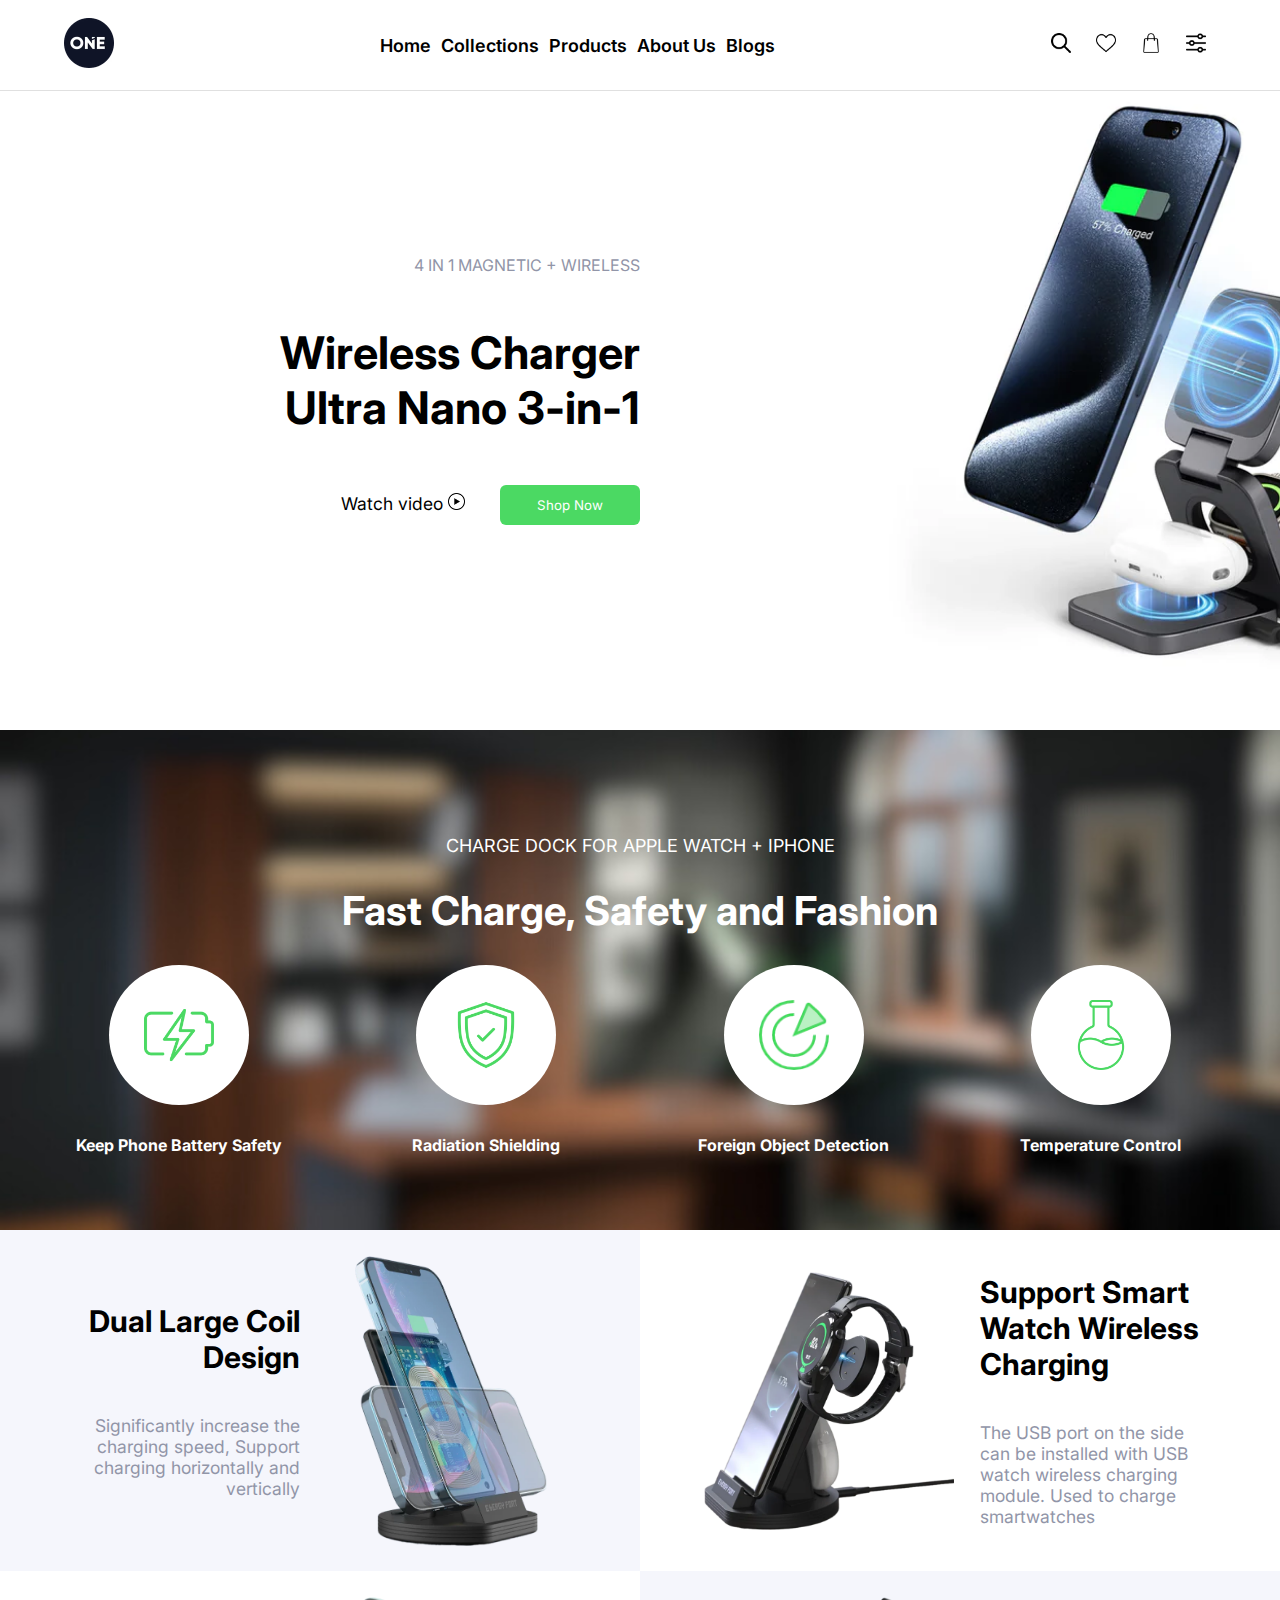
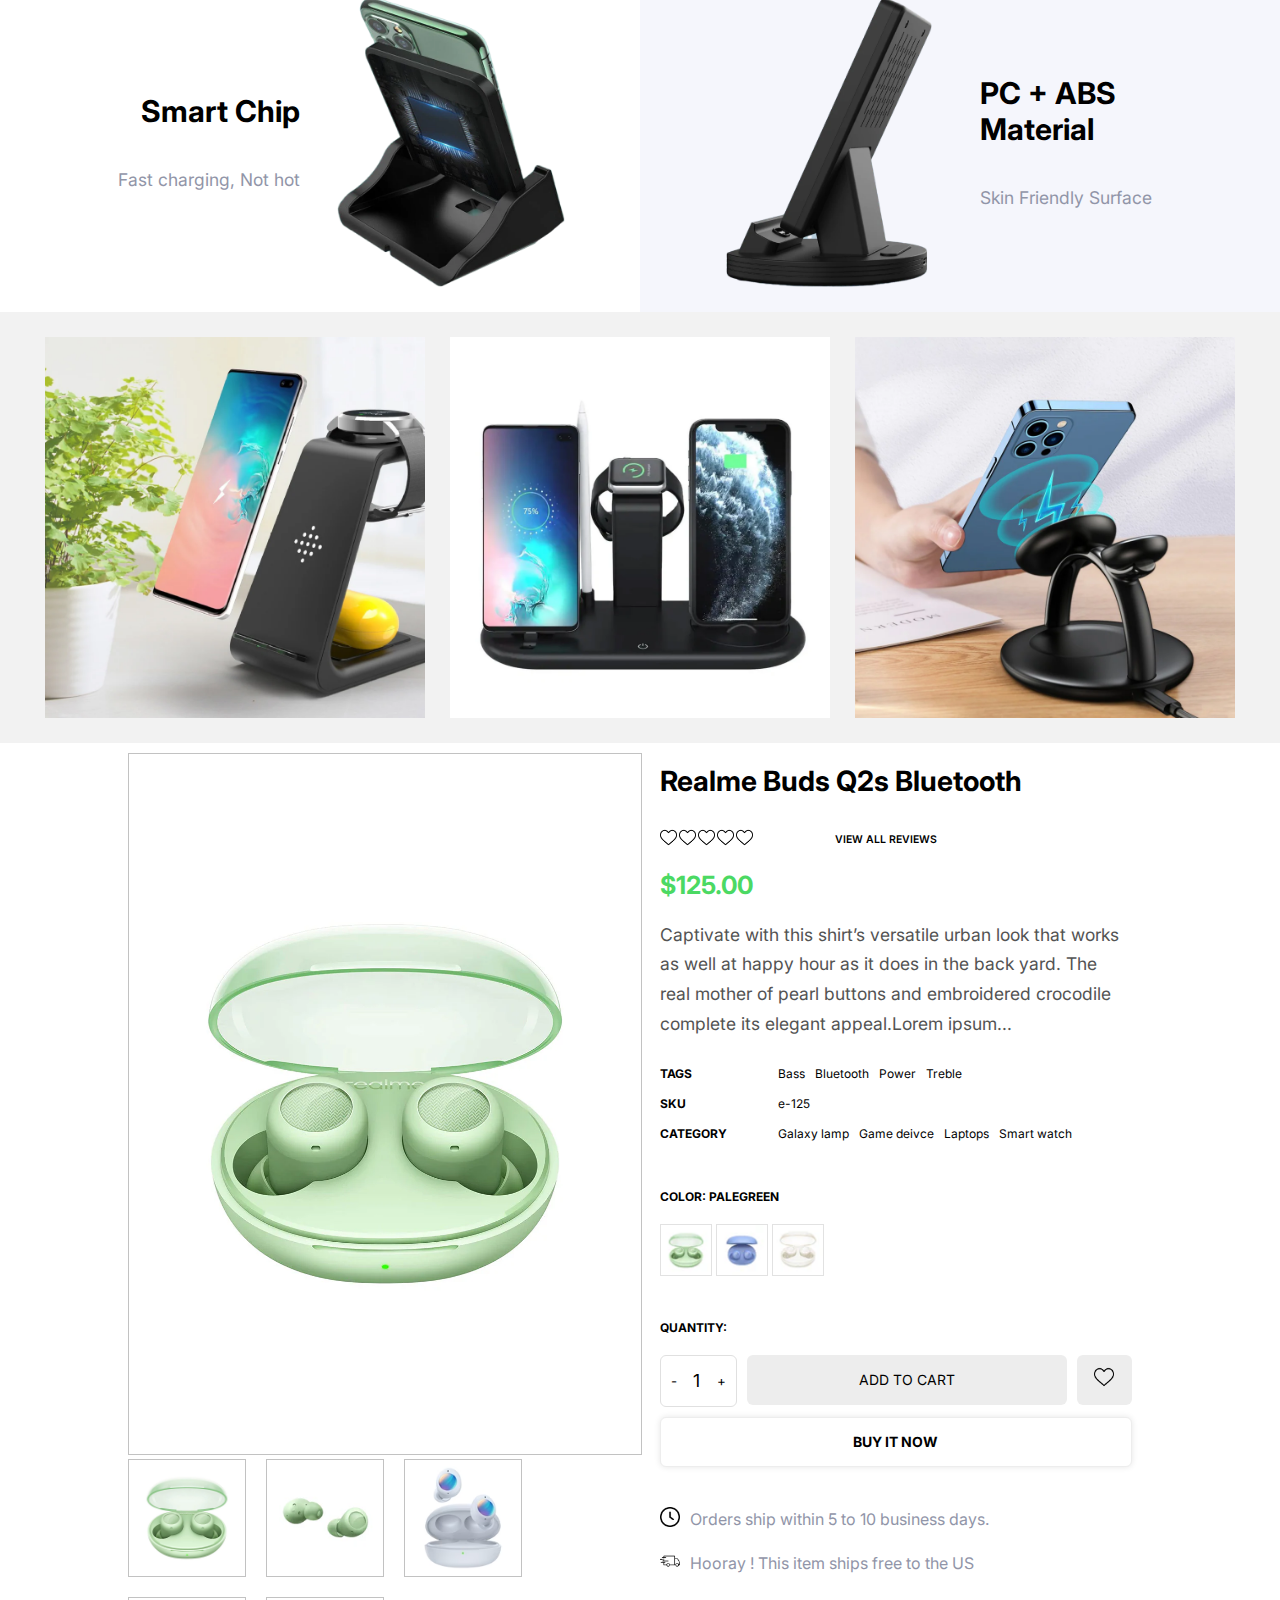
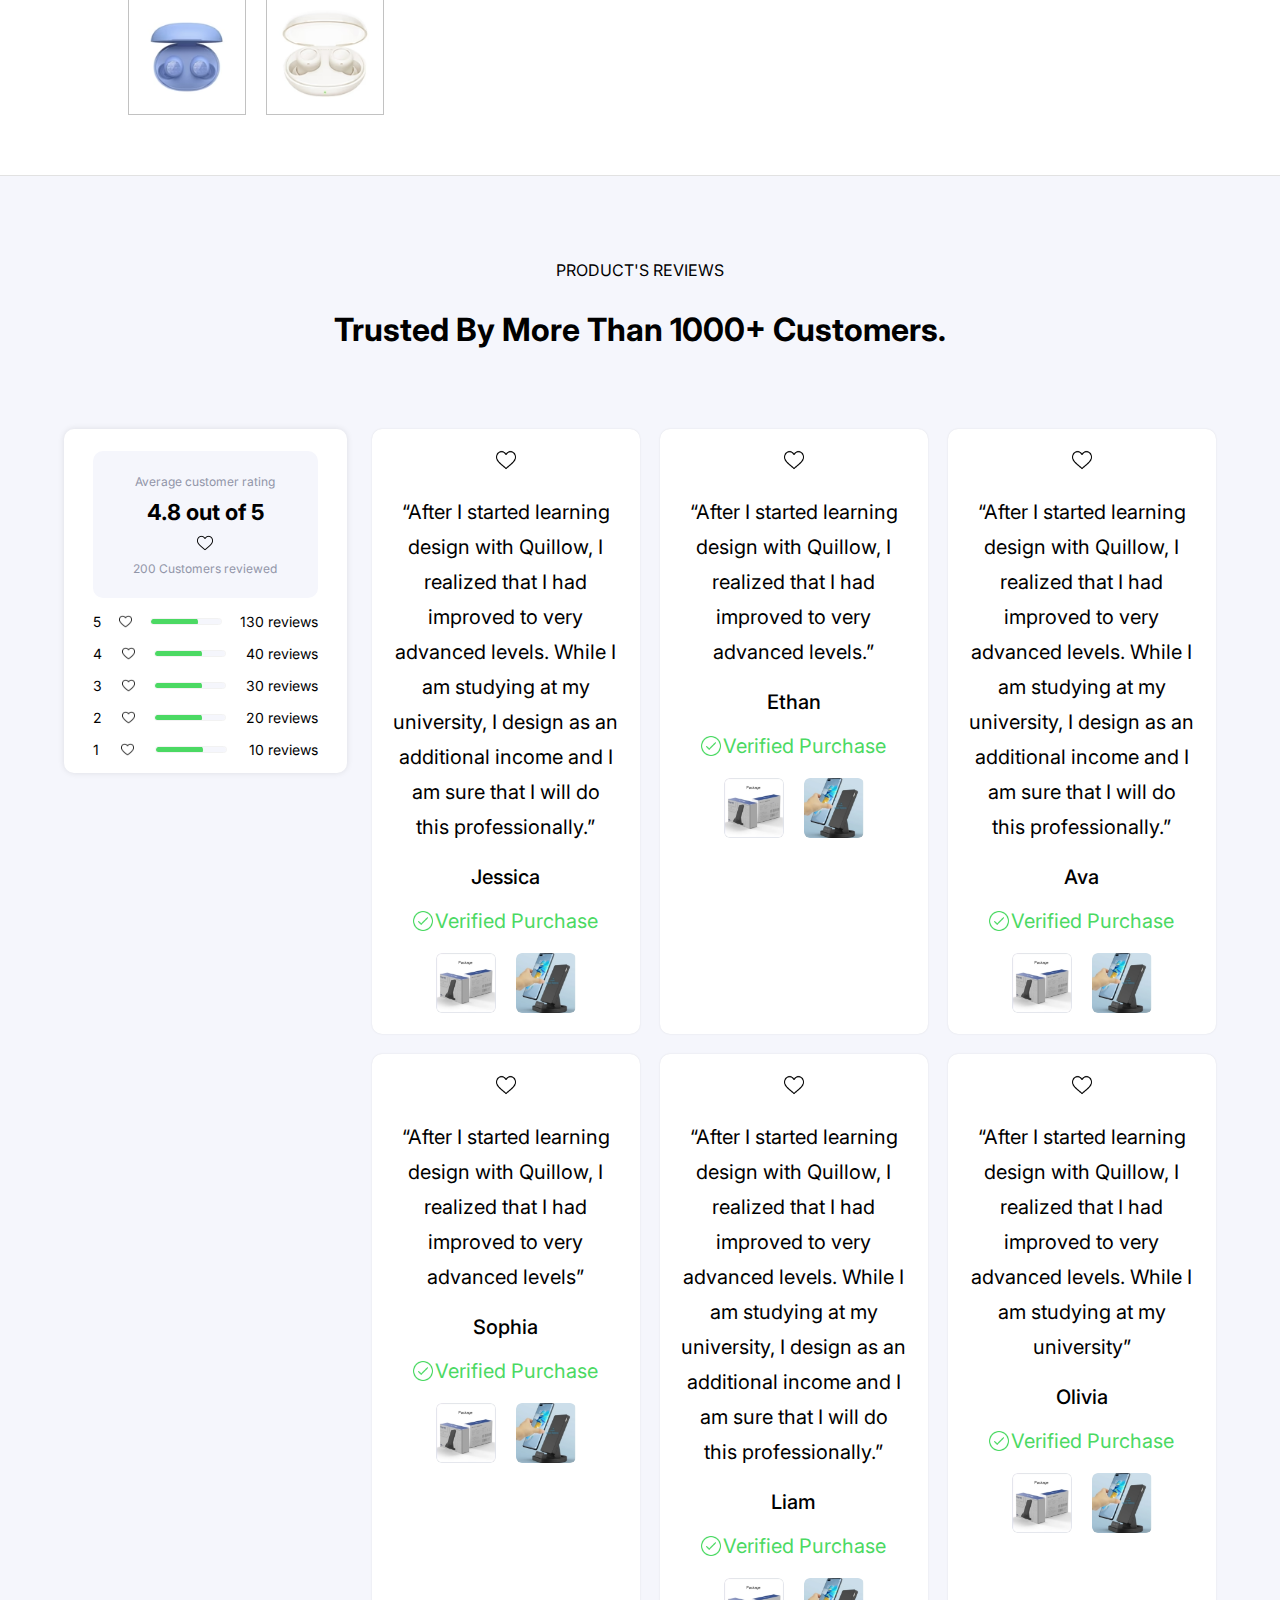
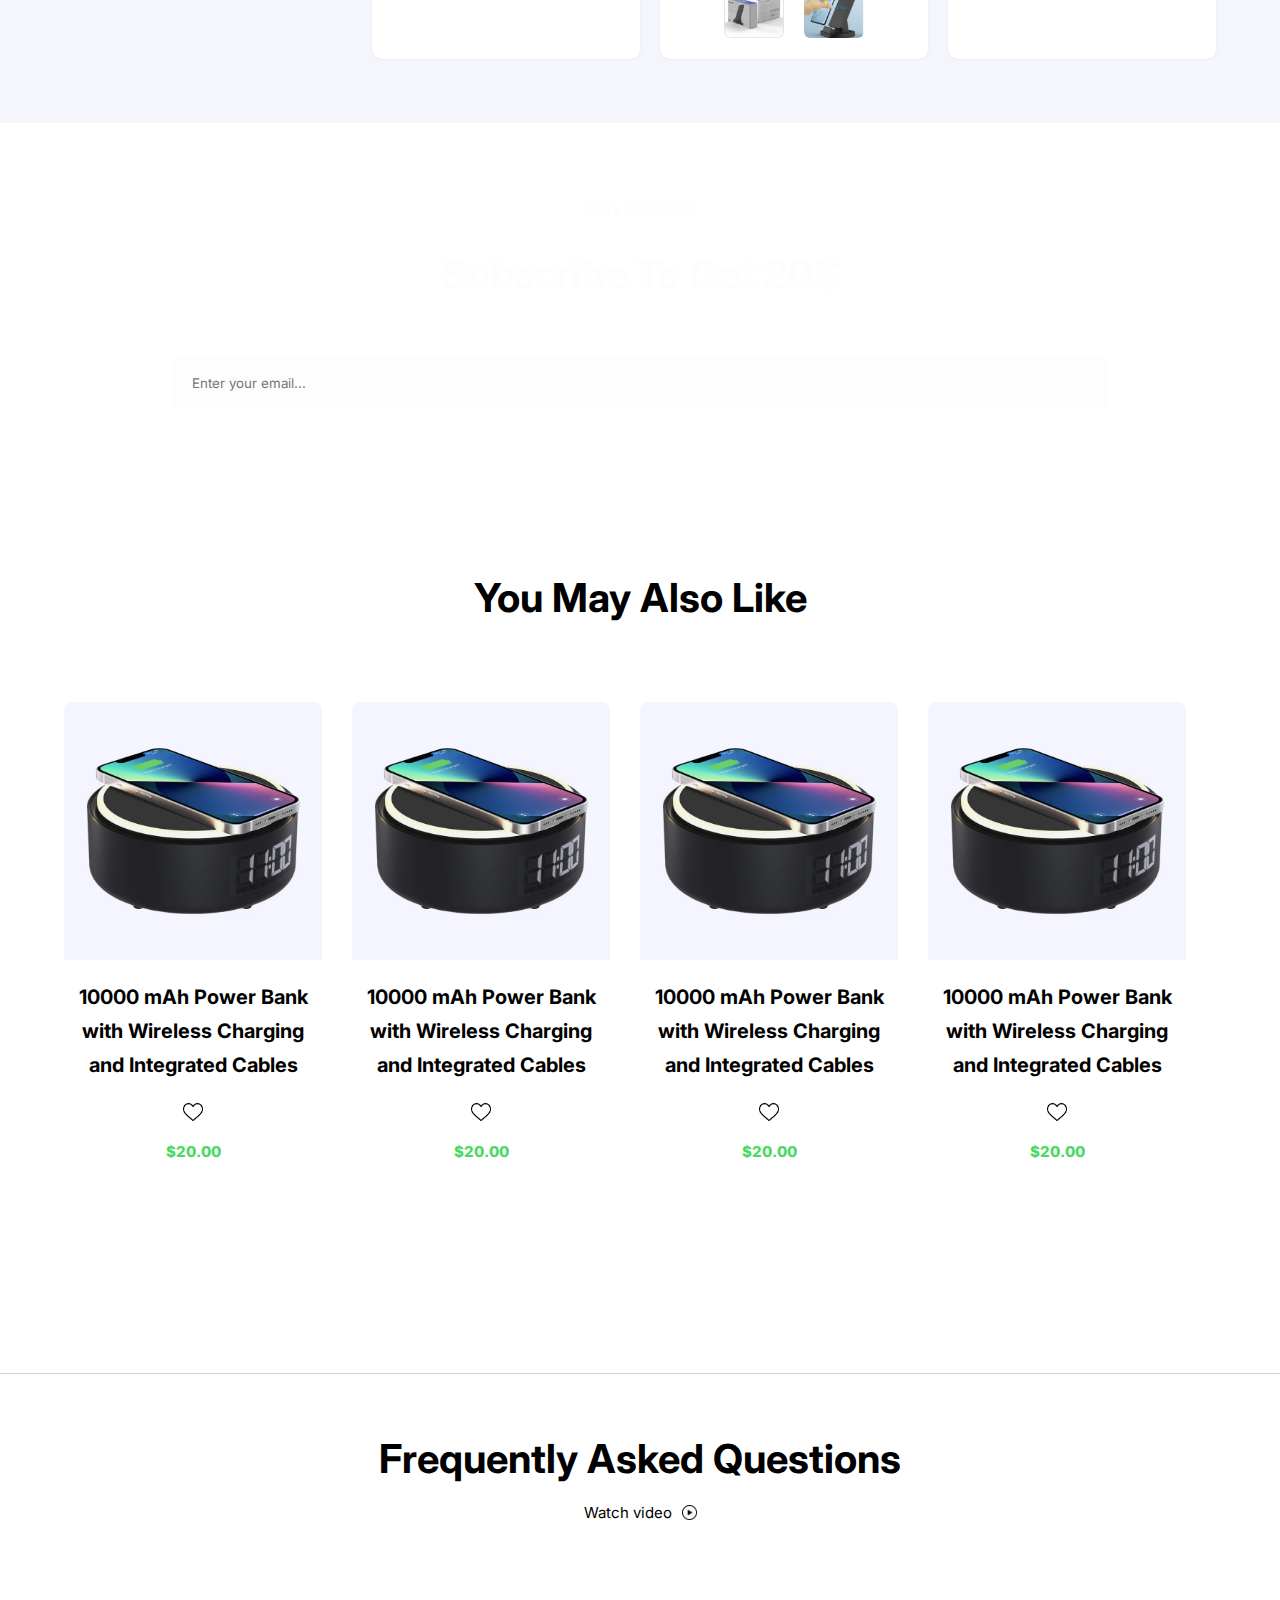
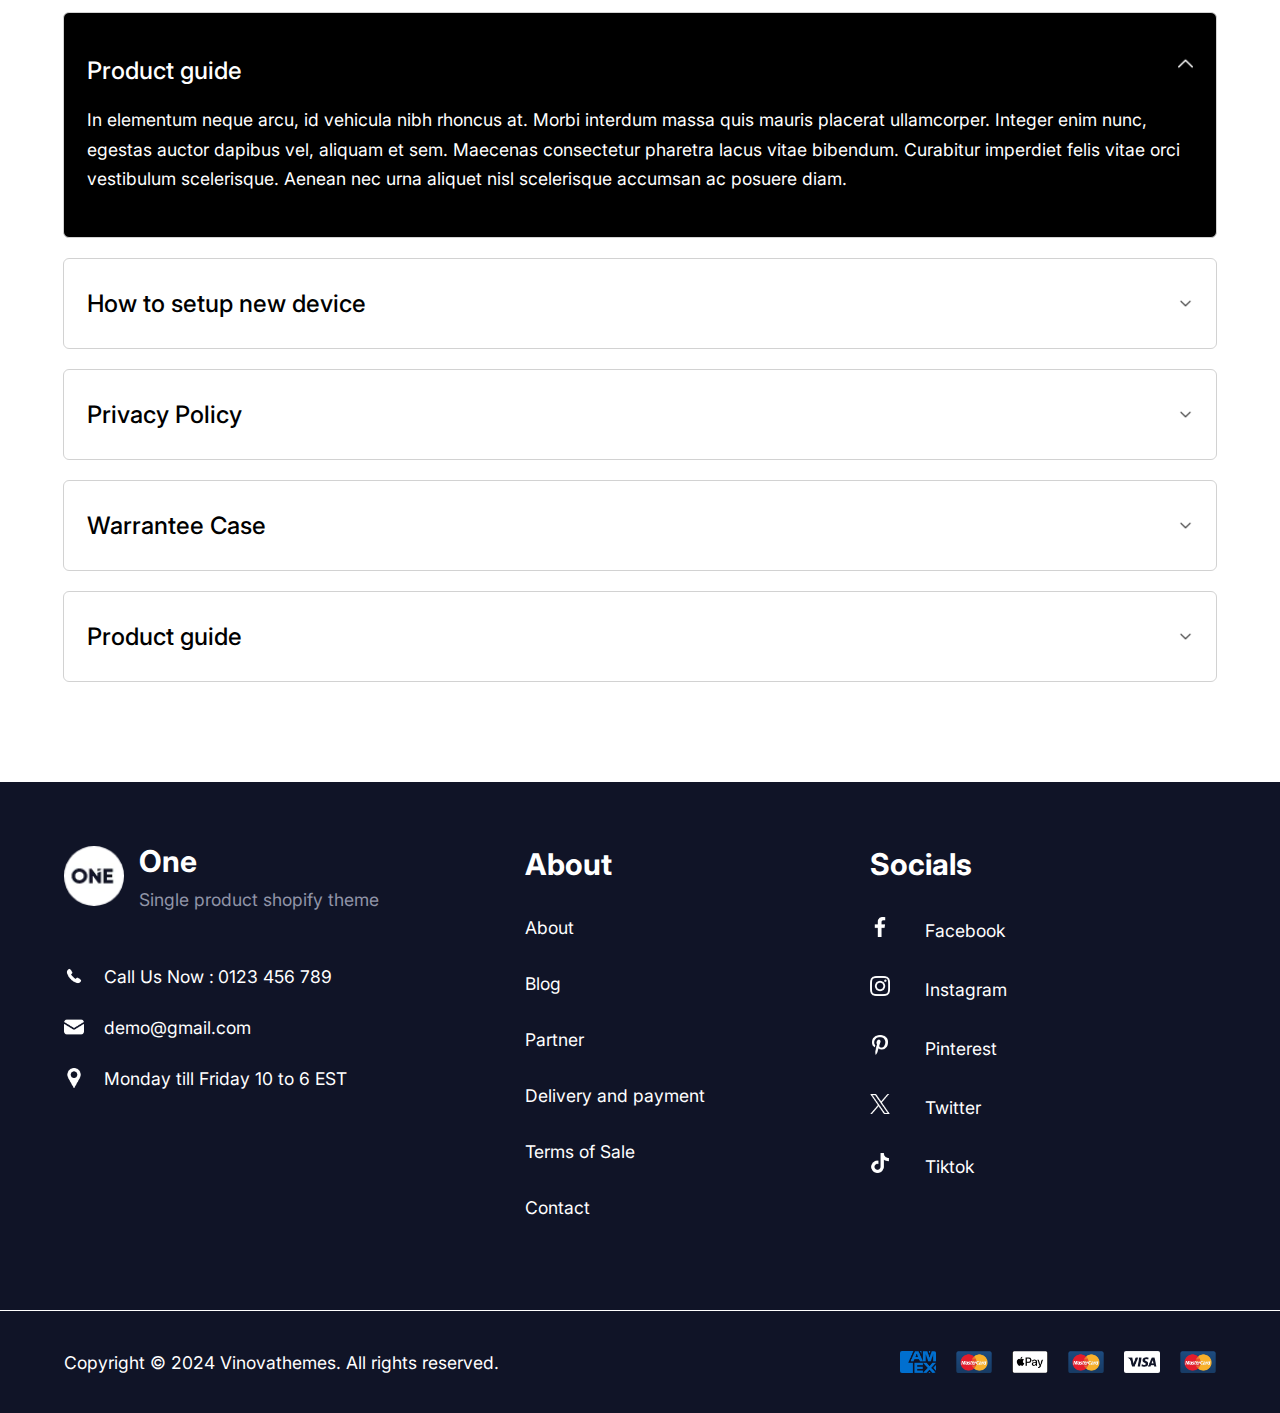
==== index.html @ 4d0b7486 "initial commit" ====
<!DOCTYPE html>
<html lang="en">
  <head>
    <meta charset="UTF-8" />
    <meta name="viewport" content="width=device-width, initial-scale=1.0" />
    <link rel="stylesheet" href="./css/landing.css" />
    <link rel="stylesheet" href="./css/common.css" />
    <link rel="stylesheet" href="./css/product.css" />

    <style>
      @import url("https://fonts.googleapis.com/css2?family=Inter:ital,opsz,wght@0,14..32,100..900;1,14..32,100..900&display=swap");

      /* ANIMATION START */

      @keyframes appear {
        from {
          opacity: 0;
          scale: 0.5;
        }
        to {
          opacity: 1;
          scale: 1;
        }
      }

      .hero-section,
      .policy-item {
        animation: appear 0.3s linear;
      }

      .item-features,
      .item-prev-sec,
      .prod-sec,
      .review-sec,
      .subscribe-sec,
      .explore-sec,
      .faq-sec {
        animation: appear linear;
        animation-timeline: view();
        animation-range: entry 0% cover 40%;
      }

      /* ANIMATION END */
    </style>

    <title>HOME</title>
  </head>

  <body>
    <!-- HEADER START  -->

    <div class="header">
      <div class="header__imgs">
        <a href="./">
          <span
            ><img
              class="header__logo"
              src="./images/logo.avif"
              alt="logo"
            /> </span
        ></a>
      </div>

      <div class="header__menus">
        <a href="/">Home</a>
        <a href="/collection.html">Collections</a>
        <a href="/product.html">Products</a>
        <a href="/about.html">About Us</a>
        <a href="/blog.html">Blogs</a>
      </div>

      <div class="header__icons">
        <img
          class="header__search"
          src="./images/icons/search.png"
          alt="search icon"
        />
        <img
          class="header__likes"
          src="./images/icons/heart.png"
          alt="likes icon"
        />
        <img
          class="header__cart"
          src="./images/icons/cart.png"
          alt="cart icon"
        />
        <img
          class="header__settings"
          src="./images/icons/settings.png"
          alt="settings icon"
        />
      </div>
      <img
        class="header__menu-icon"
        src="./images/icons/app-drawer.png"
        alt="menu-icon"
      />
    </div>

    <!-- HEADER END  -->

    <!-- HERO START -->

    <div class="hero-section">
      <div class="hero-section__content">
        <p class="text-highlight">4 in 1 Magnetic + Wireless</p>
        <h1 class="content__title">Wireless Charger Ultra Nano 3-in-1</h1>

        <!-- <div class="hero-section__links"> -->
        <p>
          <a class="hero-section__link" href="#"
            >Watch video
            <span> <img src="./images/icons/play.png" alt="" /> </span>
          </a>

          <a href="/product.html">
            <button class="content__btn">Shop Now</button>
          </a>
        </p>
        <!-- </div> -->
      </div>
    </div>

    <!-- HERO END -->

    <!-- POLICY START -->
    <div class="policy-item">
      <p class="policy-item__text">CHARGE DOCK FOR APPLE WATCH + IPHONE</p>
      <h2 class="policy-item__heading">Fast Charge, Safety and Fashion</h2>
      <div class="policy-item__list">
        <div class="policy-item-1">
          <div class="policy-item__list-circle">
            <img src="./images/icons/battery.png" alt="battery.png" />
          </div>
          <h4 class="policy-item__list-text">Keep Phone Battery Safety</h4>
        </div>

        <div class="policy-item-1">
          <div class="policy-item__list-circle">
            <img src="./images/icons/shield.png" alt="shield.png" />
          </div>
          <h4 class="policy-item__list-text">Radiation Shielding</h4>
        </div>

        <div class="policy-item-1">
          <div class="policy-item__list-circle">
            <img src="./images/icons/target.webp" alt="target.png" />
          </div>
          <h4 class="policy-item__list-text">Foreign Object Detection</h4>
        </div>

        <div class="policy-item-1">
          <div class="policy-item__list-circle">
            <img src="./images/icons/flask.png" alt="flask.png" />
          </div>
          <h4 class="policy-item__list-text">Temperature Control</h4>
        </div>
      </div>
    </div>
    <!-- POLICY END -->

    <!-- ITEM FEATURES -->

    <div class="item-features">
      <div class="item-features__list-1">
        <div class="item-features__list-text text-right">
          <h1>Dual Large Coil Design</h1>
          <p>
            Significantly increase the charging speed, Support charging
            horizontally and vertically
          </p>
        </div>
        <div class="item-features__list-img img-right">
          <img src="./images/img-1-1.webp" alt="image1" />
        </div>
      </div>

      <div class="item-features__list-2">
        <div class="item-features__list-img img-left">
          <img src="./images/img-1-2.webp" alt="image2" />
        </div>

        <div class="item-features__list-text text-left">
          <h1>Support Smart Watch Wireless Charging</h1>
          <p>
            The USB port on the side can be installed with USB watch wireless
            charging module. Used to charge smartwatches
          </p>
        </div>
      </div>

      <div class="item-features__list-3">
        <div class="item-features__list-text text-right">
          <h1>Smart Chip</h1>
          <p>Fast charging, Not hot</p>
        </div>

        <div class="item-features__list-img img-right">
          <img src="/images/img-1-3.webp" alt="image3" />
        </div>
      </div>

      <div class="item-features__list-4 text-left">
        <div class="item-features__list-img img-left">
          <img src="./images/img-1-4.webp" alt="image4" />
        </div>

        <div class="item-features__list-text">
          <h1>PC + ABS Material</h1>
          <p>Skin Friendly Surface</p>
        </div>
      </div>
    </div>

    <!-- ITEM FEATURES END -->

    <!-- ITEM PREVIEW START -->

    <div class="item-prev-sec">
      <div class="item-prev-sec__img">
        <img src="./images/item-prev-1.webp" alt="item1" />
        <img src="./images/item-prev-2.webp" alt="item2" />
        <img src="./images/item-prev-3.webp" alt="item3" />
      </div>
    </div>

    <!-- ITEM PREVIEW END -->

    <!-- ------------- -->

    <!-- ORDER PREVIEW START -->

    <div class="prod-hero-sec order-sec">
      <p></p>
    </div>
    <div class="prod-sec">
      <div class="prod-sec__img">
        <img
          class="prod-sec__img-main"
          src="./images/product-1.webp"
          alt="prodiew image"
        />
        <div class="prod-sec__img-thumbnail">
          <img src="./images/product-1.webp" alt="preview-img" />
          <img src="./images/product-2.webp" alt="preview-img" />
          <img src="./images/product-3.avif" alt="preview-img" />
          <img src="./images/product-4.avif" alt="preview-img" />
          <img src="./images/product-5.avif" alt="preview-img" />
        </div>
      </div>

      <div class="prod-sec__text">
        <h1>Realme Buds Q2s Bluetooth</h1>
        <a href="./product.html">
          <span><img src="./images/icons/heart.png" alt="" /></span>
          <span><img src="./images/icons/heart.png" alt="" /></span>
          <span><img src="./images/icons/heart.png" alt="" /></span>
          <span><img src="./images/icons/heart.png" alt="" /></span>
          <span><img src="./images/icons/heart.png" alt="" /></span>
          <span><p>View all reviews</p></span>
        </a>
        <h3>$125.00</h3>
        <p class="prod-sec__desc">
          Captivate with this shirt’s versatile urban look that works as well at
          happy hour as it does in the back yard. The real mother of pearl
          buttons and embroidered crocodile complete its elegant appeal.Lorem
          ipsum...
        </p>
        <!-- <p class="prod-sec__btn-desc">Color: White</p>
    <button class="black-btn"></button>
    <button class="white-btn"></button> -->

        <div class="prod-sec__details">
          <div class="details__sec">
            <div class="details__heading">
              <h4>TAGS</h4>
            </div>
            <div class="details__tags">
              <a href="">Bass</a>
              <a href="">Bluetooth</a>
              <a href="">Power</a>
              <a href="">Treble</a>
            </div>
          </div>

          <div class="details__sec">
            <div class="details__heading">
              <h4>SKU</h4>
            </div>
            <div class="details__tags">
              <a href="">e-125</a>
            </div>
          </div>

          <div class="details__sec">
            <div class="details__heading">
              <h4>CATEGORY</h4>
            </div>
            <div class="details__tags">
              <a href="">Galaxy lamp</a>
              <a href="">Game deivce</a>
              <a href="">Laptops</a>
              <a href="">Smart watch</a>
            </div>
          </div>
        </div>

        <div class="prod__thumbnail">
          <p class="prod-sec__title">Color: Palegreen</p>
          <div class="prod__thumbnail-img">
            <img src="./images/prod-thumbnail-1.webp" alt="product-1" />
            <img src="./images/prod-thumbnail-2.webp" alt="product-2" />
            <img src="./images/prod-thumbnail-3.webp" alt="product-3" />
          </div>
        </div>

        <p class="prod-sec__title">Quantity:</p>
        <div class="prod-sec__wish-list">
          <div class="prod-quantity--btn">
            <button>-</button>
            <p>1</p>
            <button>+</button>
          </div>

          <button class="cart__btn">Add to Cart</button>

          <button class="wish__btn">
            <span><img src="./images/icons/heart.png" alt="heart" /></span>
          </button>
        </div>

        <button class="prod__btn">Buy it Now</button>

        <p class="prod-sec__notes">
          <span><img src="./images/icons/time.png" alt="time.png" /></span>
          Orders ship within 5 to 10 business days.
        </p>
        <p class="prod-sec__notes">
          <span><img src="./images/icons/shipment.png" alt="order.png" /></span>
          Hooray ! This item ships free to the US
        </p>
      </div>
    </div>

    <!-- ORDER PREVIEW END -->

    <!-- ------------- -->

    <!-- REVIEW SECTION START -->

    <div class="review-sec">
      <div class="review-sec__text">
        <p>PRODUCT'S REVIEWS</p>
        <h1>Trusted By More Than 1000+ Customers.</h1>
      </div>

      <div class="review-sec__list">
        <div class="review-sec__rating">
          <div class="review-sec__rating-stats">
            <p>Average customer rating</p>
            <h4>4.8 out of 5</h4>
            <img src="./images/icons/heart.png" alt="stars" />
            <p>200 Customers reviewed</p>
          </div>

          <div class="review-sec__rating-stats__details">
            <div class="review-sec__rating-stats__details-1">
              <p>5</p>
              <img
                class="rating-star"
                src="./images/icons/heart.png"
                alt="star"
              />
              <img
                class="rating-bar"
                src="./images/icons/bar.png"
                alt="bar.png"
              />
              <p>130 reviews</p>
            </div>

            <div class="review-sec__rating-stats__details-1">
              <p>4</p>
              <img
                class="rating-star"
                src="./images/icons/heart.png"
                alt="star"
              />
              <img
                class="rating-bar"
                src="./images/icons/bar.png"
                alt="bar.png"
              />
              <p>40 reviews</p>
            </div>

            <div class="review-sec__rating-stats__details-1">
              <p>3</p>
              <img
                class="rating-star"
                src="./images/icons/heart.png"
                alt="star"
              />
              <img
                class="rating-bar"
                src="./images/icons/bar.png"
                alt="bar.png"
              />
              <p>30 reviews</p>
            </div>

            <div class="review-sec__rating-stats__details-1">
              <p>2</p>
              <img
                class="rating-star"
                src="./images/icons/heart.png"
                alt="star"
              />
              <img
                class="rating-bar"
                src="./images/icons/bar.png"
                alt="bar.png"
              />
              <p>20 reviews</p>
            </div>

            <div class="review-sec__rating-stats__details-1">
              <p>1</p>
              <img
                class="rating-star"
                src="./images/icons/heart.png"
                alt="star"
              />
              <img
                class="rating-bar"
                src="./images/icons/bar.png"
                alt="bar.png"
              />
              <p>10 reviews</p>
            </div>
          </div>
        </div>

        <!-- _----------_ -->

        <div class="review-sec__reviews">
          <!-- ---1--- -->
          <div class="review-sec__reviews-list">
            <img
              class="review-sec__reviews-list__star"
              src="./images/icons/heart.png"
              alt="star"
            />
            <p class="review-desc">
              “After I started learning design with Quillow, I realized that I
              had improved to very advanced levels. While I am studying at my
              university, I design as an additional income and I am sure that I
              will do this professionally.”
            </p>

            <p class="review-desc-name">Jessica</p>
            <div class="review-desc-verify">
              <img src="./images/icons/tick.png" alt="check.png" />
              <p>Verified Purchase</p>
            </div>

            <div class="review-desc-images">
              <img src="./images/review-img-1.avif" alt="image-1" />
              <img src="./images/review-img-2.avif" alt="image-2" />
            </div>
          </div>

          <!-- ---2--- -->

          <div class="review-sec__reviews-list">
            <img
              class="review-sec__reviews-list__star"
              src="./images/icons/heart.png"
              alt="star"
            />
            <p class="review-desc">
              “After I started learning design with Quillow, I realized that I
              had improved to very advanced levels.”
            </p>

            <p class="review-desc-name">Ethan</p>
            <div class="review-desc-verify">
              <img src="./images/icons/tick.png" alt="check.png" />
              <p>Verified Purchase</p>
            </div>

            <div class="review-desc-images">
              <img src="./images/review-img-1.avif" alt="image-1" />
              <img src="./images/review-img-2.avif" alt="image-2" />
            </div>
          </div>

          <!-- ---3--- -->

          <div class="review-sec__reviews-list">
            <img
              class="review-sec__reviews-list__star"
              src="./images/icons/heart.png"
              alt="star"
            />
            <p class="review-desc">
              “After I started learning design with Quillow, I realized that I
              had improved to very advanced levels. While I am studying at my
              university, I design as an additional income and I am sure that I
              will do this professionally.”
            </p>

            <p class="review-desc-name">Ava</p>
            <div class="review-desc-verify">
              <img src="./images/icons/tick.png" alt="check.png" />
              <p>Verified Purchase</p>
            </div>

            <div class="review-desc-images">
              <img src="./images/review-img-1.avif" alt="image-1" />
              <img src="./images/review-img-2.avif" alt="image-2" />
            </div>
          </div>

          <!-- ---4--- -->

          <div class="review-sec__reviews-list">
            <img
              class="review-sec__reviews-list__star"
              src="./images/icons/heart.png"
              alt="star"
            />
            <p class="review-desc">
              “After I started learning design with Quillow, I realized that I
              had improved to very advanced levels”
            </p>

            <p class="review-desc-name">Sophia</p>
            <div class="review-desc-verify">
              <img src="./images/icons/tick.png" alt="check.png" />
              <p>Verified Purchase</p>
            </div>

            <div class="review-desc-images">
              <img src="./images/review-img-1.avif" alt="image-1" />
              <img src="./images/review-img-2.avif" alt="image-2" />
            </div>
          </div>

          <!-- ---5--- -->

          <div class="review-sec__reviews-list">
            <img
              class="review-sec__reviews-list__star"
              src="./images/icons/heart.png"
              alt="star"
            />
            <p class="review-desc">
              “After I started learning design with Quillow, I realized that I
              had improved to very advanced levels. While I am studying at my
              university, I design as an additional income and I am sure that I
              will do this professionally.”
            </p>

            <p class="review-desc-name">Liam</p>
            <div class="review-desc-verify">
              <img src="./images/icons/tick.png" alt="check.png" />
              <p>Verified Purchase</p>
            </div>

            <div class="review-desc-images">
              <img src="./images/review-img-1.avif" alt="image-1" />
              <img src="./images/review-img-2.avif" alt="image-2" />
            </div>
          </div>

          <!-- ---6--- -->

          <div class="review-sec__reviews-list">
            <img
              class="review-sec__reviews-list__star"
              src="./images/icons/heart.png"
              alt="star"
            />
            <p class="review-desc">
              “After I started learning design with Quillow, I realized that I
              had improved to very advanced levels. While I am studying at my
              university”
            </p>

            <p class="review-desc-name">Olivia</p>
            <div class="review-desc-verify">
              <img src="./images/icons/tick.png" alt="check.png" />
              <p>Verified Purchase</p>
            </div>

            <div class="review-desc-images">
              <img src="./images/review-img-1.avif" alt="image-1" />
              <img src="./images/review-img-2.avif" alt="image-2" />
            </div>
          </div>
        </div>
      </div>
    </div>

    <!-- REVIEW SECTION END -->

    <!-- SUBSCRIBE SECTION START -->

    <div class="subscribe-sec">
      <p>Stay Connect</p>
      <h2>Subscribe To Get 20$</h2>
      <input type="email" placeholder="Enter your email..." />
    </div>

    <!-- SUBSCRIBE SECTION END -->

    <!-- EXPLORE SECTION START -->
    <div class="explore-sec">
      <h2>You May Also Like</h2>
      <div class="explore-sec__list">
        <!-- ---1--- -->
        <div class="explore-sec__list-item explore-item1">
          <img
            class="explore-sec__list-img"
            src="./images/explore-img-1.webp"
            alt="explore1.pmg"
          />
          <p class="explore-sec__list-text">
            10000 mAh Power Bank with Wireless Charging and Integrated Cables
          </p>
          <img
            class="explore-sec__list-star"
            src="./images/icons/heart.png"
            alt="star.png"
          />
          <p class="explore-sec__list-price">$20.00</p>
        </div>

        <!-- ---2--- -->

        <div class="explore-sec__list-item explore-item2">
          <img
            class="explore-sec__list-img"
            src="./images/explore-img-1.webp"
            alt="explore1.pmg"
          />
          <p class="explore-sec__list-text">
            10000 mAh Power Bank with Wireless Charging and Integrated Cables
          </p>
          <img
            class="explore-sec__list-star"
            src="./images/icons/heart.png"
            alt="star.png"
          />
          <p class="explore-sec__list-price">$20.00</p>
        </div>

        <!-- ---3--- -->

        <div class="explore-sec__list-item explore-item3">
          <img
            class="explore-sec__list-img"
            src="./images/explore-img-1.webp"
            alt="explore1.pmg"
          />
          <p class="explore-sec__list-text">
            10000 mAh Power Bank with Wireless Charging and Integrated Cables
          </p>
          <img
            class="explore-sec__list-star"
            src="./images/icons/heart.png"
            alt="star.png"
          />
          <p class="explore-sec__list-price">$20.00</p>
        </div>

        <!-- ---4--- -->

        <div class="explore-sec__list-item explore-item4">
          <img
            class="explore-sec__list-img"
            src="./images/explore-img-1.webp"
            alt="explore1.pmg"
          />
          <p class="explore-sec__list-text">
            10000 mAh Power Bank with Wireless Charging and Integrated Cables
          </p>
          <img
            class="explore-sec__list-star"
            src="./images/icons/heart.png"
            alt="star.png"
          />
          <p class="explore-sec__list-price">$20.00</p>
        </div>
      </div>
    </div>
    <!-- EXPLORE SECTION END -->

    <!-- FAQ SECTION START -->

    <div class="faq-sec">
      <h2>Frequently Asked Questions</h2>
      <p class="faq-sec__link">
        Watch video <span><img src="./images/icons/play.png" alt="" /></span>
      </p>

      <!-- ---1--- -->

      <div class="faq-sec__ans1">
        <div class="faq-sec__ans1-text">
          <p class="faq-sec__quest">
            Product guide
            <span> <img src="./images/icons/up.png" alt="up" /> </span>
          </p>
          <p class="faq-sec__ans1-desc">
            In elementum neque arcu, id vehicula nibh rhoncus at. Morbi interdum
            massa quis mauris placerat ullamcorper. Integer enim nunc, egestas
            auctor dapibus vel, aliquam et sem. Maecenas consectetur pharetra
            lacus vitae bibendum. Curabitur imperdiet felis vitae orci
            vestibulum scelerisque. Aenean nec urna aliquet nisl scelerisque
            accumsan ac posuere diam.
          </p>
        </div>
      </div>

      <!-- ---2--- -->

      <div class="faq-sec__ans2">
        <div class="faq-sec__ans2-text">
          <p class="faq-sec__quest2">
            How to setup new device
            <span> <img src="./images/icons/down.png" alt="down" /> </span>
          </p>
        </div>
      </div>

      <!-- 3 -->

      <div class="faq-sec__ans2">
        <div class="faq-sec__ans2-text">
          <p class="faq-sec__quest2">
            Privacy Policy
            <span> <img src="./images/icons/down.png" alt="down" /> </span>
          </p>
        </div>
      </div>

      <!-- 4 -->

      <div class="faq-sec__ans2">
        <div class="faq-sec__ans2-text">
          <p class="faq-sec__quest2">
            Warrantee Case
            <span> <img src="./images/icons/down.png" alt="down" /> </span>
          </p>
        </div>
      </div>

      <!-- 5 -->

      <div class="faq-sec__ans2">
        <div class="faq-sec__ans2-text">
          <p class="faq-sec__quest2">
            Product guide
            <span> <img src="./images/icons/down.png" alt="down" /> </span>
          </p>
        </div>
      </div>
    </div>

    <!-- FAQ SECTION END -->

    <!-- FOOTER SECTION START -->
    <div class="footer-sec">
      <!-- ---contact--- -->
      <div class="footer-sec__contact">
        <div class="footer-sec__contact-logo">
          <img src="./images/logo-white.webp" alt="logo" />
          <div class="footer-sec__contact-logo-text">
            <h6>One</h6>
            <p>Single product shopify theme</p>
          </div>
        </div>
        <div class="footer-sec__contact-info">
          <img src="./images/icons/call.png" alt="phone" />
          <p class="footer-sec__contact-text">Call Us Now :</p>

          <p class="footer-sec__contact-link">0123 456 789</p>
        </div>

        <div class="footer-sec__contact-info">
          <img src="./images/icons/email.png" alt="phone" />

          <p class="footer-sec__contact-link">demo@gmail.com</p>
        </div>

        <div class="footer-sec__contact-info">
          <img src="./images/icons/pin.png" alt="phone" />
          <p class="footer-sec__contact-text">Monday till Friday 10 to 6 EST</p>
        </div>
      </div>

      <!-- ---about--- -->
      <div class="footer-sec__about">
        <h4>About</h4>

        <div class="footer-about__a">
          <a href="#">About</a>
          <a href="#">Blog</a>
          <a href="#">Partner</a>
          <a href="#">Delivery and payment</a>
          <a href="#">Terms of Sale</a>
          <a href="#">Contact</a>
        </div>
      </div>

      <!-- ---social--- -->

      <div class="footer-sec__social">
        <h4>Socials</h4>

        <div class="footer-social__a">
          <a href="#">
            <span><img src="./images/icons/facebook.png" alt="fb" /></span>
            Facebook</a
          >
          <a href="#">
            <span><img src="./images/icons/instagram.png" alt="fb" /></span>

            Instagram</a
          >
          <a href="#">
            <span><img src="./images/icons/pinterest.png" alt="fb" /></span>
            Pinterest</a
          >
          <a href="#">
            <span><img src="./images/icons/twitter.png" alt="fb" /></span>
            Twitter</a
          >
          <a href="#">
            <span><img src="./images/icons/tiktok.png" alt="fb" /></span>
            Tiktok</a
          >
        </div>
      </div>
    </div>
    <!-- FOOTER SECTION END -->

    <!--LOWER FOOTER START -->
    <div class="lower-footer">
      <p>Copyright © 2024 Vinovathemes. All rights reserved.</p>
      <div class="lower-footer__cards">
        <img src="./images/icons/american-express.png" alt="american-express" />
        <img src="./images/icons/master.png" alt="master" />
        <img src="./images/icons/apple-pay.png" alt="apple-pay" />
        <img src="./images/icons/master.png" alt="master" />
        <img src="./images/icons/visa.png" alt="visa" />
        <img src="./images/icons/master.png" alt="master" />
      </div>
    </div>
    <!--LOWER FOOTER END -->
  </body>
</html>

<!-- <img class="hero-section__img" 
 src="images/image_1.webp" alt="Cover Photo" /> -->
---- css/landing.css ----
/* -------------- */
/*  HERO SECTION  */
/* -------------- */

.hero-section {
  display: flex;
  width: calc(100% - 30%);
  height: 600px;
  display: flex;
  padding: 0px 15%;
  margin-top: 90px;
  background-image: url("/images/image_1.webp");
  background-repeat: no-repeat;
  background-size: cover;
}

.text-highlight {
  font-size: 16px;
  color: #9195a8;
  text-transform: uppercase;
  text-align: center;
}

.hero-section__content {
  width: 50%;
  height: 100%;
  display: flex;
  flex-direction: column;
  justify-content: center;

  align-items: flex-end;
  gap: 50px;
}

.content__title {
  text-align: right;
  font-size: 45px;
}

.hero-section__link {
  font-size: 17.5px;
  color: #000;
  padding: 30px;
  text-decoration: none;
  transition: all 0.2s;

  gap: 10px;
  cursor: pointer;
}

.hero-section__link:hover {
  color: #4bd963;
}

.hero-section__link span img {
  width: 17.5px;
  height: 17.5px;
}

.content__btn {
  width: 140px;
  height: 40px;
  background-color: #4bd963;
  outline: none;
  border: none;
  border-radius: 6px;
  font-size: 17, 5px;
  color: white;
  font-weight: 600px;
  cursor: pointer;
  transition: ease-in 0.3s;
}

.content__btn:hover {
  background-color: #25b62f;
}

/* ----------------- */
/*  HERO SECTION END */
/* ----------------- */

/* -------------- */
/*  POLICY START  */
/* -------------- */

.policy-item {
  margin-top: 40px;

  background-image: url(/images/policy-img.png);
  background-size: cover;
  background-repeat: no-repeat;
  background-position: center;
  width: 100%;
  height: 590px;
  display: flex;
  flex-direction: column;
  justify-content: center;
  align-items: center;
}

.policy-item__text {
  padding-top: 30px;
  width: 100%;
  display: flex;
  justify-content: center;
  color: #fff;
  font-size: 20px;
}

.policy-item__heading {
  padding-top: 30px;
  width: 100%;
  display: flex;
  justify-content: center;
  color: #fff;
  font-size: 45px;
}

.policy-item__list {
  padding-top: 30px;
  width: 100%;
  display: flex;
  align-items: center;
  justify-content: space-evenly;
}

.policy-item-1 {
  /* padding: 0px 5%; */
  width: 20%;
  display: flex;
  flex-direction: column;
  justify-content: center;
  align-items: center;
}

.policy-item__list-circle {
  margin-bottom: 30px;
  width: 180px;
  height: 180px;
  border-radius: 100px;
  background: #fff;
  display: flex;
  justify-content: center;
  align-items: center;
}

.policy-item__list-circle img {
  width: 70px;
  height: 70px;
  padding: 40%;
  display: flex;
  align-items: center;
  justify-content: center;
}

.policy-item__list-text {
  color: #fff;
  font-size: 20px;
}

/* -------------- */
/*   POLICY END   */
/* -------------- */

/* ---------------- */
/*   ITEM FEATURES  */
/* ---------------- */

.item-features {
  width: 100%;

  background: #f5f6fc;
  display: flex;
  flex-wrap: wrap;
}

.item-features__list-1 {
  width: calc(50% - 10%);
  height: calc(315px - 10%);
  background: #f5f6fc;
  display: flex;
  padding: 0px 5%;
}

.item-features__list-2 {
  width: calc(50% - 10%);

  height: calc(315px - 10%);

  background: #fff;
  display: flex;
  padding: 0px 5%;
}

.item-features__list-3 {
  width: calc(50% - 10%);

  height: calc(315px - 10%);

  background: #fff;
  display: flex;
  padding: 0px 5%;
}

.item-features__list-4 {
  width: calc(50% - 10%);

  height: calc(315px - 10%);

  background: #f5f6fc;
  display: flex;
  padding: 0px 5%;
}

.item-features__list-text {
  width: 50%;
  display: flex;
  flex-direction: column;
  justify-content: center;
}

.text-right {
  text-align: right;
}

.text-left {
  text-align: left;
}

.item-features__list-text h1 {
  font-size: 30px;
  margin-bottom: 40px;
}

.item-features__list-text p {
  font-size: 17.5px;
  color: #9195a8;
}

.item-features__list-img {
  width: 50%;
  padding: 5% 0px 5% 5%;
  display: flex;
  align-items: center;
  justify-content: center;
}

.img-right {
  /* T R B L  */
  padding: 5% 0px 5% 5%;
}

.img-left {
  /* T R B L  */
  padding: 5% 5% 5% 0px;
}

.item-features__list-img img {
  width: 300px;
  height: 350px;
  object-fit: contain;
  background-repeat: no-repeat;
}

/* -------------------- */
/*   ITEM FEATURES END  */
/* -------------------- */

/* --------------------- */
/*   ITEM PREVIEW START  */
/* --------------------- */

.item-prev-sec {
  width: calc(100% - 10%);
  height: calc(450px - 50px);
  height: max-content;
  background: #f2f2f2;
  padding: 25px 5%;
}
.item-prev-sec__img {
  width: 100%;
  display: flex;
  align-items: center;
  justify-content: center;
  gap: 25px;
}

.item-prev-sec__img img {
  width: 33%;
  /* height: 400px; */
  height: max-content;
  object-fit: contain;
  cursor: pointer;
  transition: all 0.2s;
}

.item-prev-sec__img img:hover {
  box-shadow: 0 0 24px rgba(0, 0, 0, 0.1);
  border-radius: 10px;
}

/* ------------------- */
/*   ITEM PREVIEW END  */
/* ------------------- */

/* -------------------- */
/*   ORDER PREVIEW END  */
/* -------------------- */

.order-sec {
  margin-top: 0px !important;
  margin-bottom: 10px !important;
}

/* -------------------- */
/*   ORDER PREVIEW END  */
/* -------------------- */

/* ----------------------- */
/*   REVIEW SECTION START  */
/* ----------------------- */

.review-sec {
  width: calc(100% - 10%);
  height: auto;
  background: #f5f6fc;
  padding: 5%;
  display: flex;
  flex-direction: column;
  align-items: center;
}

.review-sec__text {
  display: flex;
  flex-direction: column;
  align-items: center;
  justify-content: center;
  margin-bottom: 50px;
}

.review-sec__text p {
  margin-top: 20px;
}

.review-sec__text h1 {
  margin: 30px 0px;
}

/* ------- */

.review-sec__list {
  width: 100%;
  display: flex;

  gap: 25px;
}

.review-sec__rating {
  width: 20%;
  padding: 0px 2.5%;
  height: max-content;
  background: #fff;
  border-radius: 10px;
  box-shadow: 0 0 6px rgba(0, 0, 0, 0.1);
  cursor: pointer;
  transition: all 0.3s;
}

.review-sec__rating:hover {
  box-shadow: 0px 0px 24px rgba(0, 0, 0, 0.1);
}

.review-sec__rating-stats {
  width: 80%;
  padding: 10% 10%;
  margin-top: 10%;

  background: #f5f6fc;
  border-radius: 10px;
  display: flex;
  flex-direction: column;
  align-items: center;
  justify-content: center;
  gap: 10px;
}

.review-sec__rating-stats p {
  color: #9195a8;
  font-size: 17.5px;
}

.review-sec__rating-stats h4 {
  font-size: 26px;
}

.review-sec__rating-stats img {
  width: 20px;
  height: 20px;
}

.review-sec__rating-stats__details-1 {
  margin: 30px 0px;
  display: flex;
  justify-content: space-between;
  align-items: center;
}

.review-sec__rating-stats__details-1 p {
  font-size: 17.5px;
}

.rating-star {
  width: 17.5px;
  height: 17.5px;
}

.rating-bar {
  object-fit: cover;
  width: 150px;
  height: 10px;
  border: 1px solid #f2f2f2;
  border-radius: 80px;
}

/* -------------------- */

.review-sec__reviews {
  width: 75%;
  /* height: auto; */
  display: flex;
  flex-wrap: wrap;
  justify-content: space-between;
  gap: 20px;
}

.review-sec__reviews-list {
  /* width: calc(33% - 7%); */
  flex: 1 1 calc(33% - 7%);
  /* height: max-content; */
  height: auto;
  padding: 2.5%;
  background: #fff;
  border-radius: 10px;
  display: flex;
  flex-direction: column;
  align-items: center;
  box-shadow: 0 0 2px rgba(0, 0, 0, 0.1);
  cursor: pointer;
  transition: all 0.2s;
}

.review-sec__reviews-list:hover {
  box-shadow: 0px 0px 24px rgba(0, 0, 0, 0.1);
}

.review-sec__reviews-list__star {
  width: 20px;
  height: 20px;
  margin-bottom: 25px;
}

.review-desc {
  text-align: center;
  font-size: 20px;
  margin-bottom: 20px;
  line-height: 35px;
  font-weight: 400;
}

.review-desc-name {
  font-size: 20px;
  margin-bottom: 20px;
  font-weight: 500;
}

.review-desc-verify {
  width: calc(100% - 4px);
  gap: 2px;
  display: flex;
  justify-content: center;
  align-items: center;
  font-size: 20px;
  margin-bottom: 20px;
}

.review-desc-verify img {
  width: 20px;
  height: 20px;
}

.review-desc-verify p {
  width: max-content;
  font-size: 20px;

  color: #4bd963;
}

.review-desc-images {
  display: flex;
  align-items: center;
  justify-content: center;
  gap: 20px;
}

.review-desc-images img {
  width: 60px;
  height: 60px;

  border-radius: 6px;

  /* background-size: 20%; */
}

/* --------------------- */
/*   REVIEW SECTION END  */
/* --------------------- */

/* -------------------------- */
/*   SUBSCRIBE SECTION START  */
/* -------------------------- */

.subscribe-sec {
  width: 100%;
  height: calc(360px - 120px);
  padding: 60px 0px;
  display: flex;
  flex-direction: column;
  align-items: center;
  justify-content: center;

  background: url(../images/gifs/green-bg.gif);
  margin-bottom: 40px;
}

.subscribe-sec p {
  font-size: 17.5px;
  color: #fdfdfd;
  margin-bottom: 30px;
}

.subscribe-sec h2 {
  font-size: 40px;
  color: #fdfdfd;
  margin-bottom: 60px;
}

.subscribe-sec input {
  width: 70%;
  height: 50px;
  padding: 0px 20px;
  background: #fdfdfd;
  border: none;
  border-radius: 6px;
}

/* ------------------------ */
/*   SUBSCRIBE SECTION END  */
/* ------------------------ */

/* -------------------- */
/*   FAQ SECTION START  */
/* -------------------- */
.faq-sec {
  margin-top: 60px;
  width: calc(100% - 10%);
  height: max-content;
  background: #fff;
  padding: 0px 5%;
  margin-bottom: 100px;
  display: flex;
  flex-direction: column;
  align-items: center;
}
.faq-sec h2 {
  font-size: 40px;
  margin-bottom: 20px;
}
.faq-sec__link {
  font-size: 15px;
  display: flex;
  align-items: center;
  gap: 10px;
  cursor: pointer;
  transition: all 0.2s;
}

.faq-sec p span img {
  width: 15px;
  height: 15px;
  display: flex;
  align-items: center;
}

.faq-sec__link:hover {
  color: #4bd963;
}

.faq-sec__ans1 {
  margin-top: 90px;
}

.faq-sec__ans1 {
  width: 100%;
  height: max-content;
  padding: 20px 0px;
  background: #000;
  border: 1px solid #d2d2d2;
  border-radius: 6px;
  cursor: pointer;
}

.faq-sec__ans1-text {
  width: calc(100% - 4%);
  padding: 2%;
}

.faq-sec__quest {
  font-size: 24px;
  color: #fff;
  font-weight: 500;
  display: flex;
  justify-content: space-between;
}

.faq-sec__quest span img {
  width: 20px;
  height: 20px;
}

.faq-sec__ans1-desc {
  margin-top: 20px;
  font-size: 17.5px;
  color: #fff;
  line-height: 1.7;
}

/* 2 */

.faq-sec__ans2 {
  margin-top: 20px;
  display: flex;
  align-items: center;
  width: 100%;
  height: max-content;
  padding: 30px 0;
  background: #fff;
  border: 1px solid #d2d2d2;
  border-radius: 6px;
  cursor: pointer;
}

.faq-sec__ans2-text {
  width: calc(100% - 4%);
  padding: 0px 2%;
}

.faq-sec__quest2 {
  font-size: 24px;
  color: #000;
  font-weight: 500;
  display: flex;
  justify-content: space-between;
  align-items: center;
}

.faq-sec__quest2 span img {
  width: 20px;
  height: 20px;
}

/* ------------------ */
/*   FAQ SECTION END  */
/* ------------------ */

/* ----------------- */
/*   MEDIA QUERIES   */
/* ----------------- */

@media screen and (max-width: 1440px) {
  .policy-item {
    height: 550px;
  }

  .policy-item__text {
    font-size: 18px;
    text-align: center;
  }

  .policy-item__heading {
    font-size: 40px;
  }

  .policy-item__list-circle {
    width: 160px;
    height: 160px;
  }

  .policy-item__list-text {
    font-size: 19px;
    text-align: center;
  }

  /* -___-___- */

  .review-sec__rating-stats p {
    font-size: 15px;
  }

  .review-sec__rating-stats img {
    width: 18px;
    height: 18px;
  }

  .review-sec__rating-stats__details-1 p {
    font-size: 15.5px;
  }

  .rating-star {
    width: 15.5px;
    height: 15.5px;
  }

  .rating-bar {
    object-fit: cover;
    width: 80px;
    height: 6px;
  }
}
/* --max-width: 1280-- */

@media screen and (max-width: 1280px) {
  .policy-item {
    height: 500px;
  }

  .policy-item__list-circle {
    width: 140px;
    height: 140px;
  }

  .policy-item__list-text {
    font-size: 16px;
  }

  .item-features__list-img img {
    width: 250px;
    height: 290px;
  }

  /* -___-___- */

  .review-sec__rating-stats h4 {
    font-size: 22px;
  }

  .review-sec__rating-stats p {
    font-size: 12px;
  }

  .review-sec__rating-stats img {
    width: 16px;
    height: 16px;
  }

  .review-sec__rating-stats__details-1 {
    margin: 15px 0px;
  }

  .review-sec__rating-stats__details-1 p {
    font-size: 14px;
  }

  .rating-star {
    width: 13px;
    height: 13px;
  }

  .rating-bar {
    object-fit: cover;
    width: 70px;
    height: 5px;
  }
}

/* ------1080px----- */

@media screen and (max-width: 1080px) {
  .policy-item {
    height: 450px;
  }

  .faq-sec__ans1-desc {
    font-size: 17px;
  }

  .hero-section {
    background: #f2f2f2;
  }

  .hero-section__content {
    width: 100%;
    align-items: center;
  }

  .content__title {
    text-align: center;
    font-size: 40px;
  }

  .policy-item__list-circle {
    width: 120px;
    height: 120px;
  }

  .policy-item__list-circle img {
    width: 50px;
    height: 50px;
  }

  .policy-item__list-text {
    font-size: 14px;
  }

  /* ------ */

  .item-features__list-text h1 {
    font-size: 24px;
  }

  .item-features__list-text p {
    font-size: 15.5px;
  }

  .item-features__list-img img {
    width: 220px;
    height: 270px;
  }

  /* -___-___- */

  .review-sec__rating-stats h4 {
    font-size: 19px;
  }

  .review-sec__rating-stats p {
    font-size: 9px;
  }

  .review-sec__rating-stats img {
    width: 13px;
    height: 13px;
  }

  .review-sec__rating-stats__details-1 {
    margin: 10px 0px;
  }

  .review-sec__rating-stats__details-1 p {
    font-size: 10px;
  }

  .rating-star {
    width: 10px;
    height: 10px;
  }

  .rating-bar {
    object-fit: cover;
    width: 45px;
    height: 4px;
  }

  /* --- */

  .review-desc-verify p {
    font-size: 16px;
  }

  .review-desc-verify img {
    width: 16px;
    height: 16px;
  }
}

/* ---max-width: 900--- */

@media screen and (max-width: 900px) {
  .review-sec__reviews {
    gap: 15px;
  }

  .review-sec__reviews-list__star {
    width: 16px;
    height: 16px;
    margin-bottom: 15px;
  }

  .review-desc,
  .review-desc-name {
    font-size: 17px;
    margin-bottom: 10px;
    line-height: 1.4;
  }

  .review-desc-verify {
    margin-bottom: 10px;
  }

  .review-desc-verify p {
    font-size: 12px;
  }

  .review-desc-verify img {
    width: 14px;
    height: 14px;
  }

  .review-desc-images img {
    width: 50px;
    height: 50px;
  }
}

/* -----768------- */

@media screen and (max-width: 768px) {
  .faq-sec__ans1-desc {
    font-size: 15px;
  }
  .faq-sec h2 {
    font-size: 30px;
  }

  /* -- */

  .policy-item {
    height: 400px;
  }

  .policy-item__heading {
    font-size: 36px;
  }

  .policy-item__list-circle {
    width: 80px;
    height: 80px;
  }

  .policy-item__list-circle img {
    width: 40px;
    height: 40px;
  }

  .policy-item__list-text {
    font-size: 11px;
    text-align: center;
  }

  /* ------ */

  .item-features__list-text h1 {
    font-size: 20px;
  }

  .item-features__list-text p {
    font-size: 13.5px;
  }

  .item-features__list-img img {
    width: 180px;
    height: 230px;
  }

  /* -___-___- */

  .review-sec__rating-stats h4 {
    font-size: 15px;
  }

  .review-sec__rating-stats p {
    font-size: 8px;
    text-align: center;
  }

  .review-sec__rating-stats img {
    width: 10px;
    height: 10px;
  }

  .review-sec__rating-stats__details-1 {
    margin: 10px 0px;
  }

  .review-sec__rating-stats__details-1 p {
    font-size: 8px;
  }

  .rating-star {
    width: 8px;
    height: 8px;
  }

  .rating-bar {
    object-fit: cover;
    width: 35px;
    height: 3px;
  }

  /* ---- */

  .review-sec__reviews {
    gap: 10px;
  }

  .review-sec__reviews-list__star {
    width: 14px;
    height: 14px;
    margin-bottom: 10px;
  }

  .review-desc {
    font-weight: 300;
  }

  .review-desc,
  .review-desc-name {
    font-size: 13px;
    margin-bottom: 10px;
    line-height: 1.4;
  }

  .review-desc-verify {
    margin-bottom: 10px;
  }

  .review-desc-verify p {
    font-size: 10px;
  }

  .review-desc-verify img {
    width: 11px;
    height: 11px;
  }

  .review-desc-images img {
    display: none;
  }
}

/* ----620px---- */

@media screen and (max-width: 620px) {
  .policy-item {
    height: 370px;
  }

  .policy-item__heading {
    font-size: 32px;
  }

  .item-features {
    display: none;
  }

  /* -___-___- */

  .review-sec__list {
    display: flex;
    flex-wrap: wrap;
  }

  .review-sec__rating {
    width: 90%;
    padding: 0px 5%;
  }

  .review-sec__rating-stats {
    gap: 10px;
  }

  .review-sec__rating-stats h4 {
    font-size: 40px;
  }

  .review-sec__rating-stats p {
    font-size: 20px;
    text-align: center;
    font-weight: 300;
  }

  .review-sec__rating-stats img {
    width: 20px;
    height: 20px;
  }

  .review-sec__rating-stats__details-1 {
    margin: 20px 0px;
    justify-content: space-evenly;
  }

  .review-sec__rating-stats__details-1 p {
    font-size: 20px;
  }

  .rating-star {
    width: 19px;
    height: 19px;
  }

  .rating-bar {
    object-fit: cover;
    width: 120px;
    height: 8px;
  }

  /* ---- */

  .review-sec__reviews {
    gap: 10px;
    width: 100%;
    justify-content: space-between;
  }

  .review-sec__reviews-list__star {
    width: 14px;
    height: 14px;
    margin-bottom: 10px;
  }

  .review-desc {
    font-weight: 300;
  }

  .review-desc,
  .review-desc-name {
    font-size: 13px;
    margin-bottom: 10px;
    line-height: 1.4;
  }

  .review-desc-verify {
    margin-bottom: 10px;
  }

  .review-desc-verify p {
    font-size: 10px;
  }

  .review-desc-verify img {
    width: 11px;
    height: 11px;
  }

  .review-desc-images img {
    display: none;
  }
  /* ----_---- */

  .subscribe-sec {
    height: calc(300px - 80px);
    padding: 40px 0px;
  }

  .subscribe-sec p {
    font-size: 17px;
  }

  .subscribe-sec h2 {
    font-size: 32px;
    margin-bottom: 40px;
  }

  .subscribe-sec input {
    height: 45px;
  }
}

/* --maxwidth: 505-- */

@media screen and (max-width: 505px) {
  .policy-item {
    height: 350px;
  }

  .policy-item__text {
    font-size: 16px;
  }

  .policy-item__heading {
    font-size: 26px;
  }

  .faq-sec__ans1-desc {
    font-size: 14px;
  }
  .faq-sec h2 {
    font-size: 24px;
  }

  .content__title {
    font-size: 30px;
  }

  .hero-section__link {
    display: none;
  }

  /* ------ */

  .item-features__list-text h1 {
    font-size: 20px;
  }

  .item-features__list-text p {
    font-size: 13.5px;
  }

  .item-features__list-img {
    display: none;
  }

  /* --- */

  .review-desc,
  .review-desc-name {
    font-size: 12px;
    margin-bottom: 10px;
    line-height: 1.4;
  }

  .review-desc-verify p {
    font-size: 9px;
  }

  .review-desc-verify img {
    width: 10px;
    height: 10px;
  }

  /* --- */

  .faq-sec h2 {
    font-size: 26px;
  }
  .faq-sec__link {
    font-size: 13px;
  }

  .faq-sec p span img {
    width: 13px;
    height: 13px;
  }

  .faq-sec__quest,
  .faq-sec__quest2 {
    font-size: 20px;
  }

  .faq-sec__quest span img {
    width: 17px;
    height: 17px;
  }

  .faq-sec__ans1-desc {
    font-size: 15px;
  }

  .faq-sec__ans2 {
    padding: 20px 0;
  }
}

/* ---max-width: 425--- */

@media screen and (max-width: 425px) {
  .policy-item {
    height: 320px;
  }

  .policy-item__text {
    font-size: 14px;
  }

  .policy-item__heading {
    font-size: 23px;
  }

  /* --- */

  .review-desc,
  .review-desc-name {
    font-size: 12px;
    margin-bottom: 10px;
    line-height: 1.4;
  }

  .review-desc-verify p {
    font-size: 8px;
  }

  .review-desc-verify img {
    width: 10px;
    height: 10px;
  }

  /* ----_---- */

  .subscribe-sec {
    height: calc(260px - 60px);
    padding: 30px 0px;
  }

  .subscribe-sec p {
    font-size: 16px;
  }

  .subscribe-sec h2 {
    font-size: 28px;
    margin-bottom: 30px;
  }

  .subscribe-sec input {
    height: 40px;
  }
}

/* ---max-width: 375--- */

@media screen and (max-width: 375px) {
  .policy-item {
    height: 300px;
  }

  .policy-item__text {
    font-size: 13px;
  }
  .policy-item__heading {
    font-size: 22px;
  }

  .policy-item__list-circle {
    width: 60px;
    height: 60px;
  }

  .policy-item__list-circle img {
    width: 30px;
    height: 30px;
  }

  .policy-item__list-text {
    font-size: 10px;
    text-align: center;
  }

  /* ----_---- */

  .subscribe-sec {
    height: calc(220px - 40px);
    padding: 20px 0px;
  }

  .subscribe-sec p {
    font-size: 14px;
  }

  .subscribe-sec h2 {
    font-size: 20px;
    margin-bottom: 20px;
  }

  .subscribe-sec input {
    height: 35px;
  }
}

/* ---max-width: 320--- */

@media screen and (max-width: 320px) {
  .policy-item {
    height: 280px;
  }

  .policy-item__heading {
    font-size: 18px;
  }

  .policy-item__list-circle {
    width: 50px;
    height: 50px;
  }

  .policy-item__list-circle img {
    width: 25px;
    height: 25px;
  }

  .policy-item__list-text {
    font-size: 9px;
    text-align: center;
  }

  /* -___-___- */

  .review-sec__rating-stats h4 {
    font-size: 32px;
  }

  .review-sec__rating-stats p {
    font-size: 15px;
    text-align: center;
    font-weight: 300;
  }

  .review-sec__rating-stats img {
    width: 15px;
    height: 15px;
  }

  .review-sec__rating-stats__details-1 {
    margin: 15px 0px;
  }

  .review-sec__rating-stats__details-1 p {
    font-size: 15px;
  }

  .rating-star {
    width: 14px;
    height: 14px;
  }

  .rating-bar {
    object-fit: cover;
    width: 100px;
    height: 6px;
  }
}

/* --------------------- */
/*   MEDIA QUERIES END   */
/* --------------------- */
---- css/common.css ----
* {
  margin: 0px;
  padding: 0px;
  font-family: "Inter", serif;
}

/* -------------- */
/*     HEADER     */
/* -------------- */

.header {
  position: fixed;
  font-size: 17.5px;
  top: 0px;
  width: calc(100% - 10%);
  height: 90px;
  background: #ffffff;
  display: flex;
  align-items: center;
  padding: 0px 5%;
  justify-content: space-between;
  border-bottom: 1px solid #e0e0e0;
  z-index: 1;
}

.header__logo {
  width: 50px;
  height: 50px;
  cursor: pointer;
}

.header__menu-icon {
  display: none;
}

.header__menus {
  display: flex;
  width: 45%;
  height: 100%;
  gap: 30px;
  justify-content: center;
  align-items: center;
}

.header__menus a {
  display: flex;
  justify-content: center;
  /* width: 22%; */
  height: 100%;

  text-decoration: none;
  color: black;
  font-size: 20px;
  font-weight: 600;
  align-items: center;
  transition: all 0.3s;
}

.header__menus a:hover {
  color: #4bd963;
}

.header__search,
.header__likes,
.header__cart,
.header__settings {
  width: 20px;
  height: 20px;
  padding: 0px 10px;
  cursor: pointer;
  object-fit: contain;
}

/* -------------- */
/*   HEADER END   */
/* -------------- */

/* -------- */

/* ------------------------ */
/*   EXPLORE SECTION START  */
/* ------------------------ */
.explore-sec {
  margin-top: 90px;
  width: calc(100% - 10%);
  height: 800px;
  background: #fff;
  padding: 0px 5%;
  display: flex;
  flex-direction: column;
  align-items: center;
  border-bottom: 1px solid #d2d2d2;
}

.explore-sec h2 {
  font-size: 40px;
}

.explore-sec__list {
  width: 100%;
  margin: 30px 0px;
  padding-top: 50px;
  display: flex;
  flex-wrap: wrap;
  gap: 30px;
  cursor: pointer;
}

.explore-sec__list-item {
  width: calc(25% - 30px);
  height: max-content;
  padding-bottom: 40px;
  /* border: 1px solid #d2d2d2; */
  border-radius: 8px;
  overflow: hidden;
  display: flex;
  flex-direction: column;
  align-items: center;
  transition: all 0.5s;
}

.explore-sec__list-item:hover {
  box-shadow: 0px 0px 18px rgba(0, 0, 0, 0.1);
}

.explore-sec__list-img {
  width: 100%;
}

.explore-sec__list-text {
  margin: 20px 10px;
  font-size: 20px;
  font-weight: 700;
  line-height: 1.7;
  text-align: center;
  cursor: pointer;
  transition: all 0.2s;
}

.explore-sec__list-text:hover {
  color: #4bd963;
}

.explore-sec__list-star {
  width: 20px;
  height: 20px;
  margin-bottom: 20px;
  cursor: pointer;
  transition: all 0.2s;
}

.explore-sec__list-star:hover {
  width: 22px;
  height: 22px;
}

.explore-sec__list-price {
  font-size: 15px;
  color: #4bd963;
  font-weight: 800;
}

/* ---------------------- */
/*   EXPLORE SECTION END  */
/* ---------------------- */

/* -------- */

/* ----------------------- */
/*   FOOTER SECTION START  */
/* ----------------------- */

.footer-sec {
  /* margin-top: 100px; */
  padding: 5%;
  width: calc(100% - 10%);
  height: max-content;
  background: #101427;

  display: flex;

  border-bottom: 1px solid #fff;
}

.footer-sec__contact {
  width: 40%;
  height: 400px;
}

.footer-sec__contact-logo {
  display: flex;
  align-items: center;
  gap: 15px;
  height: 60px;
  margin-bottom: 60px;
}

.footer-sec__contact-logo img {
  width: 60px;
  height: 60px;
}
.footer-sec__contact-logo-text {
  display: flex;
  flex-direction: column;
  justify-content: space-evenly;
}

.footer-sec__contact-logo-text h6 {
  margin-bottom: 10px;
  font-size: 30px;
  color: #fff;
}

.footer-sec__contact-logo-text p {
  font-size: 17.5px;
  color: #9195a8;
}

.footer-sec__contact-info {
  display: flex;
  gap: 4px;
  margin-bottom: 30px;
}

.footer-sec__contact-info img {
  width: 20px;
  height: 20px;
  margin-right: 16px;
}

.footer-sec__contact-text,
.footer-sec__contact-link {
  font-size: 17.5px;
  color: #fff;
}

.footer-sec__contact-link:hover {
  color: #4bd963;
  cursor: pointer;
  transition: all 0.2s;
}

/* -----about----- */

.footer-sec__about {
  width: 30%;
  height: 400px;
  display: flex;
  flex-direction: column;
}

.footer-sec__about h4 {
  font-size: 30px;
  color: #fff;
  margin-bottom: 35px;
}

.footer-sec__about a {
  font-size: 17.5px;
  text-decoration: none;
  color: #fff;
  margin-bottom: 35px;
  cursor: pointer;
  transition: all 0.2s;
  display: block;
}

.footer-sec__about a:hover {
  color: #4bd963;
}

/* -----social----- */

.footer-sec__social {
  width: 30%;
  height: 400px;
  display: flex;
  flex-direction: column;
}

.footer-sec__social h4 {
  font-size: 30px;
  color: #fff;
  margin-bottom: 35px;
}

.footer-sec__social a {
  font-size: 17.5px;
  text-decoration: none;
  color: #fff;
  margin-bottom: 35px;
  cursor: pointer;
  transition: all 0.2s;
  display: block;
}

.footer-sec__social a span img {
  width: 20px;
  height: 20px;
  margin-right: 30px;
}

.footer-sec__social a:hover {
  color: #4bd963;
}

/* --------------------- */
/*   FOOTER SECTION END  */
/* --------------------- */

.lower-footer {
  width: calc(100% - 10%);
  height: calc(100px - 5%);
  padding: 40px 5%;
  display: flex;
  justify-content: space-between;
  align-items: center;

  background: #101427;
}

.lower-footer p {
  color: #fff;
  font-size: 17.5px;
}

.lower-footer__cards {
  display: flex;
  gap: 20px;
}

.lower-footer__cards img {
  width: 36px;
  height: 22px;
  object-fit: cover;
  border-radius: 2px;
}

/* ----------------- */
/*   MEDIA QUERIES   */
/* ----------------- */

@media screen and (max-width: 1439px) {
  .header__menus a {
    font-size: 18px;
  }

  .header__menus {
    gap: 10px;
  }
}

@media screen and (max-width: 1080px) {
  .header__menus,
  .header__icons {
    display: none;
  }

  .header__menu-icon {
    display: flex;
    width: 50px;
    height: 50px;
    cursor: pointer;
    object-fit: contain;
  }

  /* --footer-- */

  .footer-sec {
    flex-wrap: wrap;
    flex-direction: column;
  }

  .footer-sec__contact {
    width: 100%;
    height: max-content;
  }

  .footer-sec__about,
  .footer-sec__social {
    width: 100%;
    height: max-content;
  }

  .footer-sec__about a,
  .footer-sec__social a {
    display: flex;
  }

  .footer-about__a,
  .footer-social__a {
    display: flex;
    flex-direction: row;
    width: 100%;

    align-items: center;
    height: max-content;
    color: #fff;
  }

  .footer-about__a a,
  .footer-social__a a {
    margin-right: 30px;
  }

  .footer-sec__social a span img {
    margin-right: 5px;
    width: 15px;
    height: 15px;
  }

  .lower-footer__cards {
    display: none;
  }
}

/* -----768------- */

@media screen and (max-width: 768px) {
  .explore-sec__list-item {
    width: calc(50% - 30px);
  }

  .explore-item3,
  .explore-item4 {
    display: none;
  }

  .explore-sec__list-text {
    font-size: 17px;
  }

  .explore-sec__list-star {
    width: 17px;
    height: 17px;
  }

  /* --footer-- */

  .footer-sec__about,
  .footer-sec__social {
    width: 100%;
    height: max-content;
    margin: 20px 0px;
  }

  .footer-sec__about h4,
  .footer-sec__social h4 {
    margin-bottom: 10px;
  }

  .footer-sec__about a,
  .footer-sec__social a {
    display: flex;
    margin-bottom: 0px;
  }

  .footer-about__a,
  .footer-social__a {
    display: flex;
    flex-direction: row;
    width: 100%;
    align-items: center;
    height: max-content;
    color: #fff;
  }

  .footer-about__a a,
  .footer-social__a a {
    font-size: 13px;
    text-align: center;
    margin-right: 20px;
  }

  .explore-sec__list-text {
    font-size: 15px;
  }

  /* --- */

  .explore-sec__list-star {
    width: 15px;
    height: 15px;
  }
  .explore-sec__list-star:hover {
    width: 17px;
    height: 17px;
  }
}

/* -----505------- */

@media screen and (max-width: 505px) {
  /* --footer-- */

  .footer-sec__contact-logo {
    height: 50px;
    margin-bottom: 40px;
  }

  .footer-sec__contact-logo img {
    width: 50px;
    height: 50px;
  }

  .footer-sec__contact-logo-text h6 {
    margin-bottom: 5px;
    font-size: 26px;
  }

  .footer-sec__contact-logo-text p {
    font-size: 15px;
  }

  .footer-sec__contact {
    width: 100%;
    height: max-content;
  }

  .footer-sec__contact-text,
  .footer-sec__contact-link {
    font-size: 14px;
  }

  .footer-sec__about,
  .footer-sec__social {
    margin: 15px 0px;
  }

  .footer-sec__about h4,
  .footer-sec__social h4 {
    margin-bottom: 10px;
    font-size: 22px;
  }

  .footer-about__a,
  .footer-social__a {
    display: flex;
    flex-direction: row;
    width: 100%;

    align-items: center;
    height: max-content;
    color: #fff;
  }

  .footer-about__a a,
  .footer-social__a a {
    font-size: 9px;
    text-align: center;
    margin-right: 10px;
  }

  .footer-sec__social a span img {
    margin-right: 5px;
    width: 11px;
    height: 11px;
  }

  .lower-footer__cards {
    display: none;
  }

  .lower-footer p {
    text-align: center;
    font-size: 11px;
  }
}

/* -----425------- */

@media screen and (max-width: 425px) {
  .explore-sec__list-text {
    font-size: 12px;
  }

  .explore-sec__list-star {
    width: 12px;
    height: 12px;
  }

  .explore-sec__list-star:hover {
    width: 14px;
    height: 14px;
  }
}

/* --------------------- */
/*   MEDIA QUERIES END   */
/* --------------------- */
---- css/product.css ----
/* --------------------- */
/*   PROD PRIVIEW START  */
/* --------------------- */

.prod-hero-sec {
  margin-top: 110px;
  margin-bottom: 20px;
  width: calc(100% - 20%);
  padding: 0px 10%;
}

.prod-hero-sec p {
  font-size: 15px;
  font-weight: 500;
}

.prod-hero-sec p span a {
  font-size: 15px;
  font-weight: 500;
  text-decoration: none;
  color: #000;
  margin-right: 5px;
}

/* ---------------- */
/*   PROD HERO END  */
/* ---------------- */

.prod-sec {
  width: calc(100% - 20%);
  padding: 0px 10%;
  height: max-content;
  display: flex;

  background: #fff;
  padding-bottom: 60px;
  border-bottom: 1px solid #e2e2e2;
}

.prod-sec__img {
  width: 50%;
}

.prod-sec__img-thumbnail {
  display: flex;
  align-items: center;
  flex-wrap: wrap;
  gap: 20px;
}

.prod-sec__img-thumbnail img {
  width: 116px !important;
  height: 116px !important;
  /* margin-bottom: 10px; */
}

.prod-sec__img img {
  width: 100%;
  height: 700px;

  object-fit: contain;
  border: 1px solid #c2c2c2;
}

.prod-sec__text {
  width: 46%;
  padding: 0px 2%;
}

.prod-sec__text h1 {
  font-size: 28px;
  line-height: 2;
  margin-bottom: 20px;
  cursor: pointer;
  transition: all 0.3s;
}

.prod-sec__text h1:hover {
  color: #4bd963;
}

.prod-sec__text a {
  text-decoration: none;
  color: #000;

  display: flex;
  align-items: center;
  gap: 2px;

  margin-bottom: 20px;
}

.prod-sec__text a span img {
  width: 17px;
  height: 17px;
}

.prod-sec__text a span p {
  margin-left: 80px;
  cursor: pointer;
  transition: all 0.2s;

  font-size: 10.5px;
  font-weight: 600;
  text-transform: uppercase;
}

.prod-sec__text a span p:hover {
  color: #4bd963;
}

.prod-sec__text h3 {
  font-size: 25px;
  color: #4bd963;
  margin-bottom: 20px;
}

.prod-sec__desc {
  font-size: 17.5px;
  color: #535353;
  line-height: 1.7;
  margin-bottom: 16.5px;
}

.prod-sec__title {
  font-size: 12px;
  font-weight: 700;
  margin-bottom: 20px;
  text-transform: uppercase;
}

.prod-sec__details {
  width: 100%;
  height: max-content;
  margin: 20px 0px;
}

.details__sec {
  display: flex;
}

.details__heading {
  width: 25%;
  display: flex;
  align-items: center;
  font-size: 12px;
}

.details__tags {
  padding: 0px;
  margin: 0px;
  width: 75%;
  height: 30px;
  display: flex;
  align-items: center;
  gap: 10px;
}

.details__tags a {
  text-decoration: none;
  color: #000;
  font-size: 12px;
  margin: 0px !important;
}

.prod__thumbnail {
  margin: 40px 0px;
}

.prod__thumbnail-img img {
  width: 50px;
  height: 50px;
  border: 1px solid #e2e2e2;
  object-fit: contain;
}

.prod-sec__wish-list {
  width: 100%;
  display: flex;
  justify-content: space-between;
  margin-bottom: 10px;
  gap: 10px;
}

.prod-quantity--btn {
  padding: 0px 2%;
  display: flex;
  justify-content: space-between;
  align-items: center;
  width: calc(100px - 4%);
  height: 50px;
  background: #fff;
  border: 1px solid #e0e0e0;
  border-radius: 6px;
  font-size: 20px;
  text-align: center;
  cursor: pointer;
}

.prod-quantity--btn p {
  font-size: 18px;
}

.prod-quantity--btn button {
  border: none;
  background: none;
  cursor: pointer;
}

/* .prod-sec__wish-list button {
  width: 100px;
  height: 50px;
  background: #fff;
  border: 1px solid #e0e0e0;
  border-radius: 6px;
  font-size: 20px;
  text-align: center;
  cursor: pointer;
} */

.cart__btn {
  width: 100%;
  height: 50px;
  background: #ededed;
  border: none;
  border-radius: 6px;
  font-size: 14px;
  text-transform: uppercase;
  font-weight: 400;
  color: #000;
  text-align: center;

  cursor: pointer;
  transition: all 0.3s;
}

.cart__btn:hover {
  background: #25b62f;
}

.wish__btn {
  width: 80px;
  height: 50px;
  background: #ededed;
  border: none;
  border-radius: 6px;
  font-size: 20px;

  text-align: center;
  margin: 0px !important;
  cursor: pointer;
  transition: all 0.3s;
}

.wish__btn span img {
  width: 20px;
  height: 20px;
  margin: 0px !important;
}

.wish__btn:hover {
  background: #25b62f;
}

.prod__btn {
  border: 1px solid #ededed;
  width: 100%;
  height: 50px;
  background: #fff;

  border-radius: 6px;
  font-size: 14px;
  text-transform: uppercase;
  font-weight: 700;
  color: #000;
  text-align: center;
  margin-bottom: 40px;
  cursor: pointer;
  transition: all 0.3s;
  box-shadow: 0px 0px 6px rgba(0, 0, 0, 0.1);
}

.prod__btn span img {
  width: 20px;
  height: 20px;
}

.prod__btn:hover {
  background: #25b62f;
}

.prod-sec__notes {
  color: #9195a8;
  font-size: 16px;
  margin-bottom: 20px;
  display: flex;
  align-items: center;
  gap: 10px;
}

.prod-sec__notes span img {
  width: 20px;
  height: 20px;
}

/* -------------------- */
/*   prod PREVIEW END  */
/* -------------------- */

/* -------------------- */
/*      MEDIA QUERY     */
/* -------------------- */

/* -----1080------- */

@media screen and (max-width: 1080px) {
}

/* -----900------- */

@media screen and (max-width: 900px) {
  .prod-sec__img-thumbnail {
    gap: 10px;
  }

  .prod-sec__img-thumbnail img {
    width: 20% !important;
    height: auto !important;
    /* margin-bottom: 10px; */
  }
}

/* -----768------- */

@media screen and (max-width: 768px) {
  .prod-sec__text h1 {
    font-size: 22px;
    line-height: 1.5;
  }

  .prod-sec__text a {
    margin-bottom: 10px;
  }

  .prod-sec__text a span img {
    width: 15px;
    height: 15px;
  }

  .prod-sec__text a span p {
    font-size: 9px;
  }

  .prod-sec__text h3 {
    font-size: 20px;
  }

  .prod-sec__desc {
    font-size: 15px;
  }

  .details__heading {
    font-size: 10px;
    margin-right: 4px;
  }

  .details__tags a {
    font-size: 10px;
  }

  .prod__thumbnail {
    margin: 20px 0px;
  }

  .prod__thumbnail-img img {
    width: 40px;
    height: 40px;
  }

  .prod-sec__title {
    font-size: 10px;
    margin-bottom: 10px;
  }

  .prod-quantity--btn {
    height: 35px;
  }

  .prod-quantity--btn p {
    font-size: 12px;
  }

  .cart__btn {
    height: 35px;
    font-size: 12px;
  }

  .wish__btn {
    height: 35px;
  }

  .wish__btn span img {
    width: 14px;
    height: 14px;
  }

  .prod__btn {
    height: 35px;
    margin-bottom: 20px;
  }

  .prod-sec__notes {
    font-size: 13px;
  }
}

/* -----620------- */

@media screen and (max-width: 620px) {
  .prod-sec__img img {
    width: 100%;
    height: 350px;
  }

  .prod-sec__text h1 {
    font-size: 20px;
    line-height: 1.5;
  }

  .prod-sec__text a {
    margin-bottom: 8px;
  }

  .prod-sec__text a span img {
    width: 13px;
    height: 13px;
  }

  .prod-sec__text a span p {
    font-size: 8px;
    text-align: center;
    margin-left: 40px;
  }

  .prod-sec__text h3 {
    font-size: 17.5px;
  }

  .prod-sec__desc {
    font-size: 13px;
  }

  .details__heading {
    font-size: 8px;
    margin-right: 4px;
  }

  .details__tags a {
    font-size: 8px;
  }

  .prod__thumbnail {
    margin: 20px 0px;
  }

  .prod__thumbnail-img img {
    width: 40px;
    height: 40px;
  }

  .prod-sec__title {
    font-size: 8px;
    margin-bottom: 8px;
  }

  .prod-quantity--btn {
    height: 30px;
  }
  .prod-quantity--btn button {
    font-size: 10px;
  }

  .prod-quantity--btn p {
    font-size: 10px;
  }

  .cart__btn {
    height: 30px;
    font-size: 10px;
  }

  .wish__btn {
    height: 30px;
  }

  .wish__btn span img {
    width: 13px;
    height: 13px;
  }

  .prod__btn {
    height: 30px;
    margin-bottom: 10px;
  }

  .prod-sec__notes {
    font-size: 12px;
  }
}

/* -----505------- */

@media screen and (max-width: 505px) {
  .prod-sec__img img {
    width: 100%;
    height: 300px;
  }

  .prod-sec__text h1 {
    font-size: 17.5px;
    line-height: 1.5;
  }

  .prod-sec__text a {
    margin-bottom: 8px;
  }

  .prod-sec__text a span img {
    width: 12px;
    height: 12px;
  }

  .prod-sec__text a span p {
    font-size: 8px;
    text-align: center;
    margin-left: 30px;
  }

  .prod-sec__text h3 {
    font-size: 15px;
  }

  .prod-sec__desc {
    font-size: 12px;
  }

  .prod-sec__details {
    display: none;
  }

  .prod__thumbnail {
    margin: 15px 0px;
  }

  .prod__thumbnail-img img {
    width: 35px;
    height: 35px;
  }

  .prod-sec__title {
    font-size: 8px;
    margin-bottom: 7px;
  }

  .prod-quantity--btn {
    height: 25px;
  }
  .prod-quantity--btn button {
    font-size: 8px;
  }

  .prod-quantity--btn p {
    font-size: 8px;
  }

  .cart__btn {
    height: 25px;
    font-size: 8px;
  }

  .wish__btn {
    height: 25px;
  }

  .wish__btn span img {
    width: 12px;
    height: 12px;
  }

  .prod__btn {
    height: 30px;
    margin-bottom: 10px;
    font-size: 12px;
  }

  .prod-sec__notes {
    font-size: 10px;
  }

  .prod-sec__notes span img {
    width: 15px;
    height: 15px;
  }
}

/* -----375------- */

@media screen and (max-width: 375px) {
  .prod-sec__text h1 {
    font-size: 15px;
    line-height: 1.5;
    margin-bottom: 6px;
  }

  .prod-sec__text a {
    margin-bottom: 6px;
  }

  .prod-sec__text a span img {
    width: 10px;
    height: 10px;
  }

  .prod-sec__text a span p {
    font-size: 7px;

    margin-left: 20px;
  }

  .prod-sec__text h3 {
    font-size: 13px;
  }

  .prod-sec__desc {
    font-size: 10px;
  }

  .prod-sec__details {
    display: none;
  }

  .prod__thumbnail {
    margin: 10px 0px;
  }

  .prod__thumbnail-img img {
    width: 30px;
    height: 30px;
  }

  .prod-sec__title {
    font-size: 8px;
    margin-bottom: 7px;
  }

  .prod-quantity--btn {
    height: 16px;
    border-radius: 2px;
  }
  .prod-quantity--btn button {
    font-size: 8px;
  }

  .prod-quantity--btn p {
    font-size: 6px;
  }

  .cart__btn {
    width: 100%;
    height: 16px;
    font-size: 6px;
    border-radius: 2px;
  }

  .wish__btn {
    display: none;
  }

  .wish__btn span img {
    width: 8px;
    height: 8px;
  }

  .prod__btn {
    height: 20px;
    margin-bottom: 10px;
    font-size: 8px;
  }

  .prod-sec__notes {
    font-size: 8px;
  }

  .prod-sec__notes span img {
    width: 13px;
    height: 13px;
  }
}
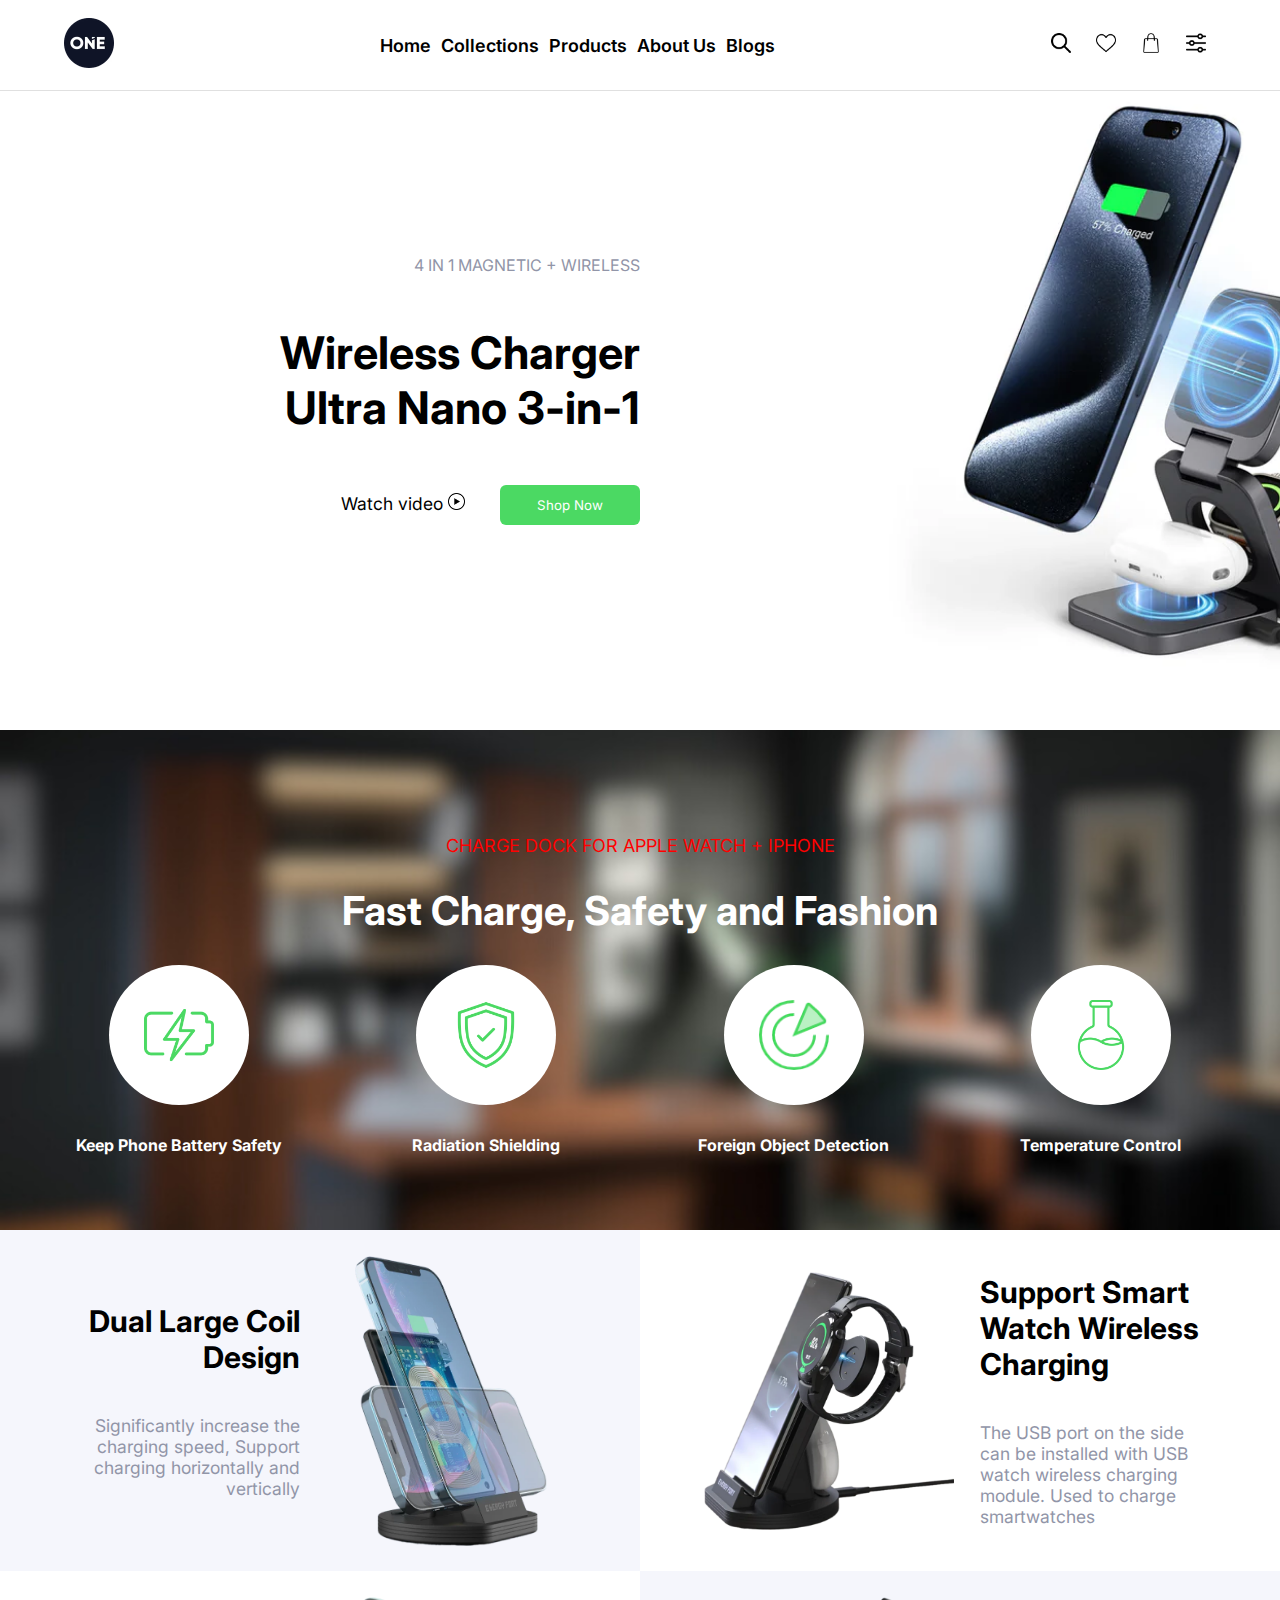
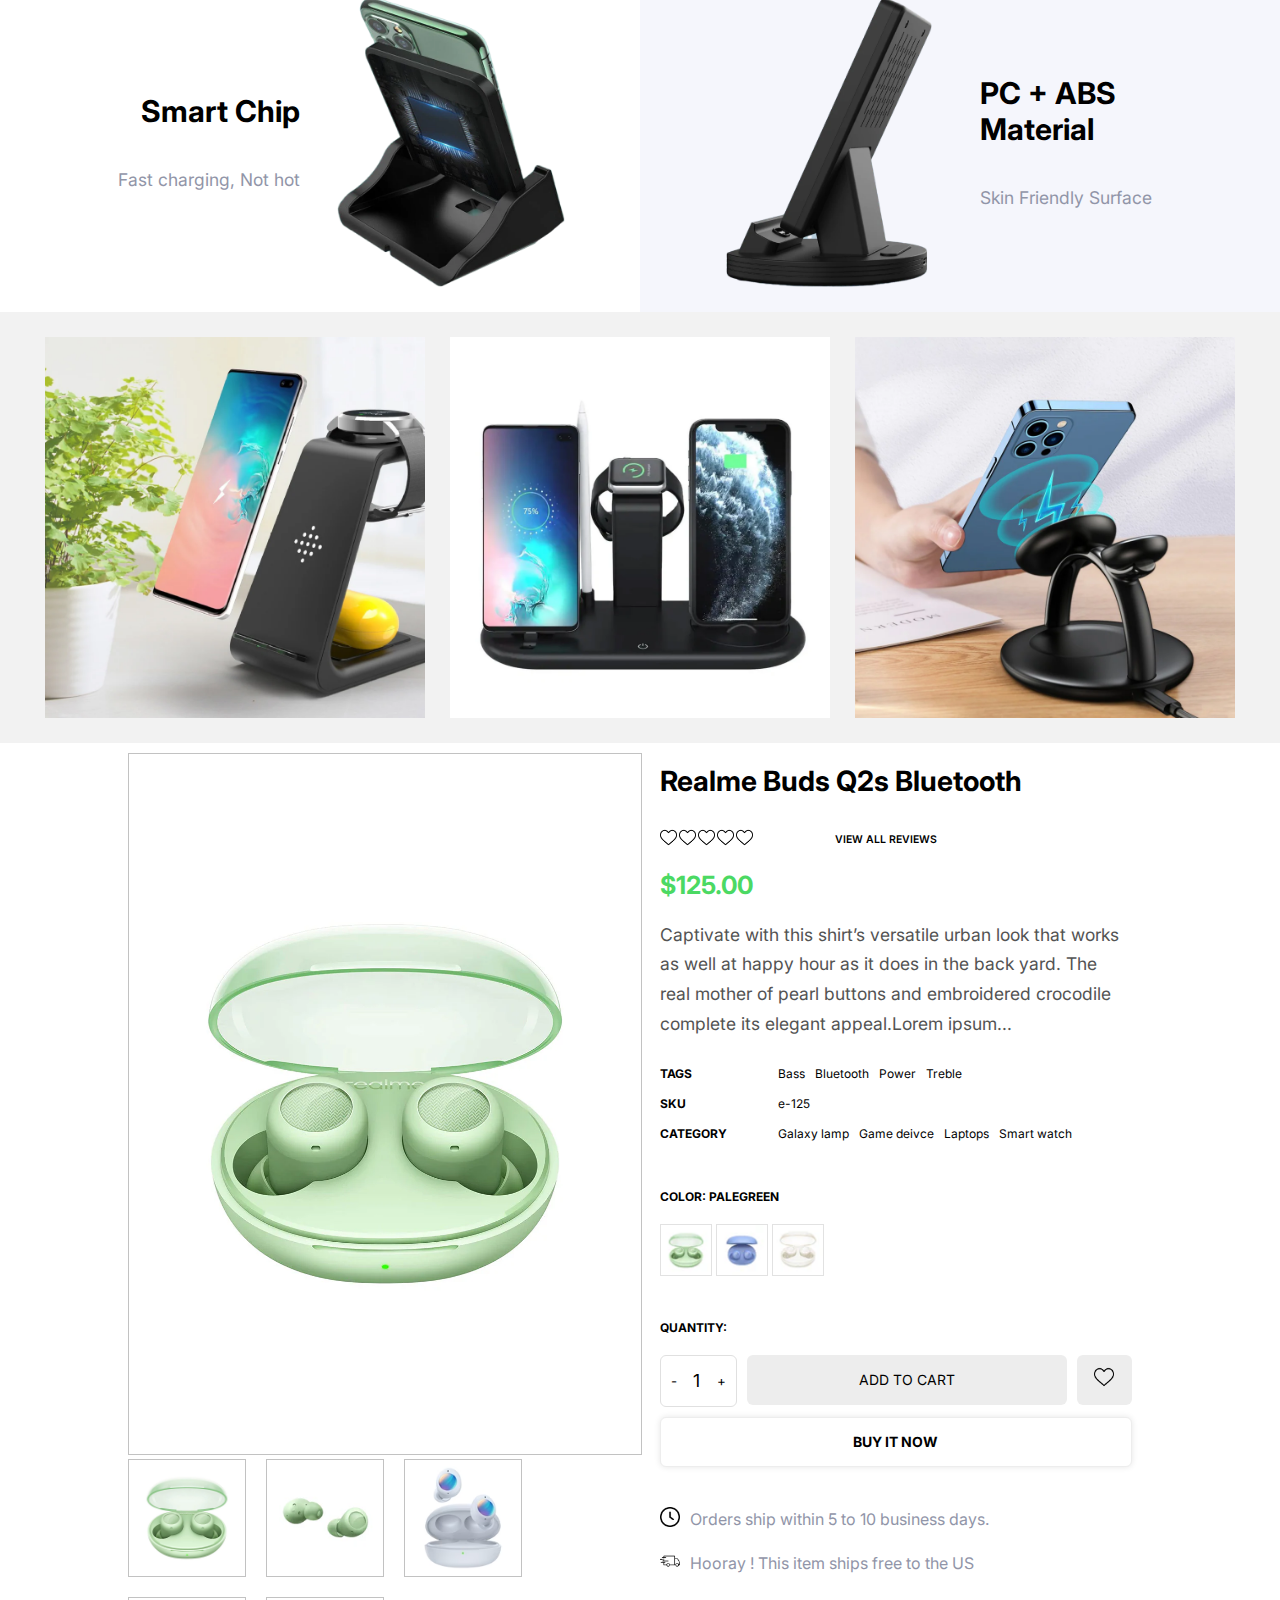
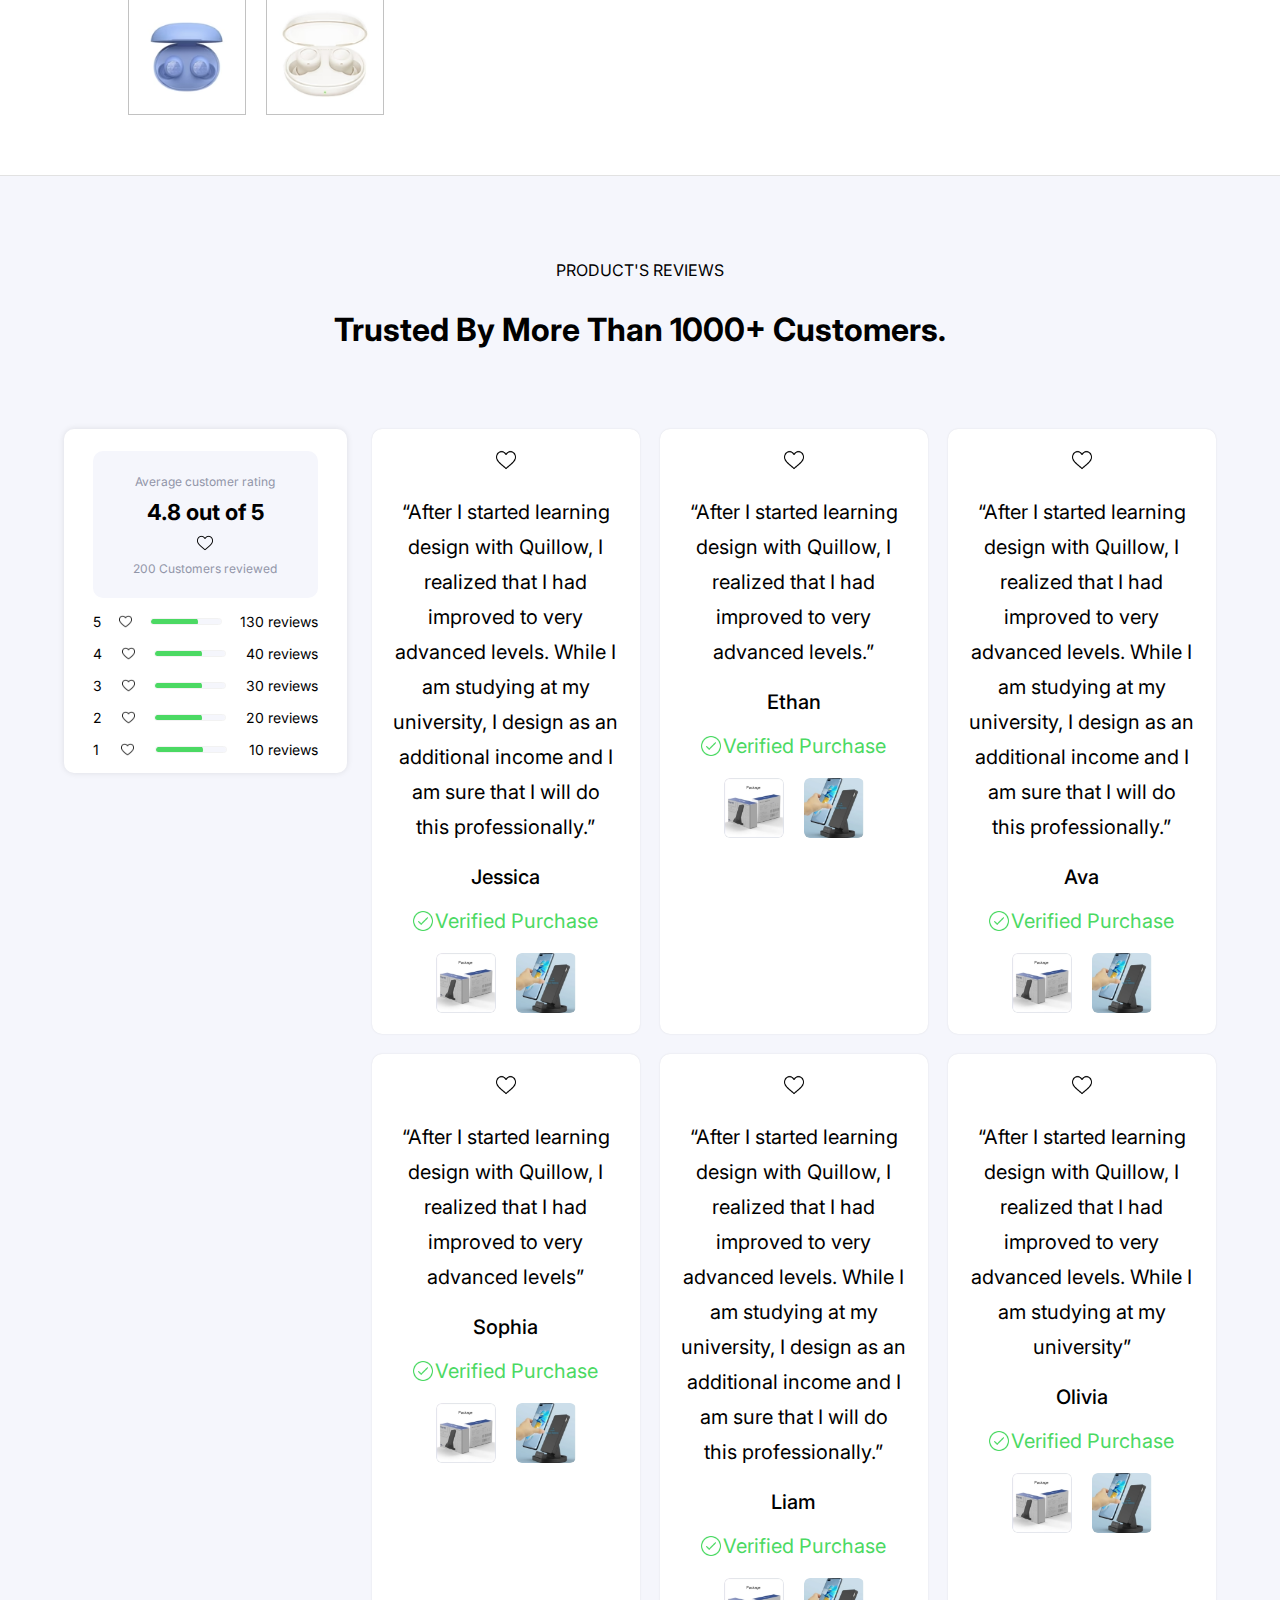
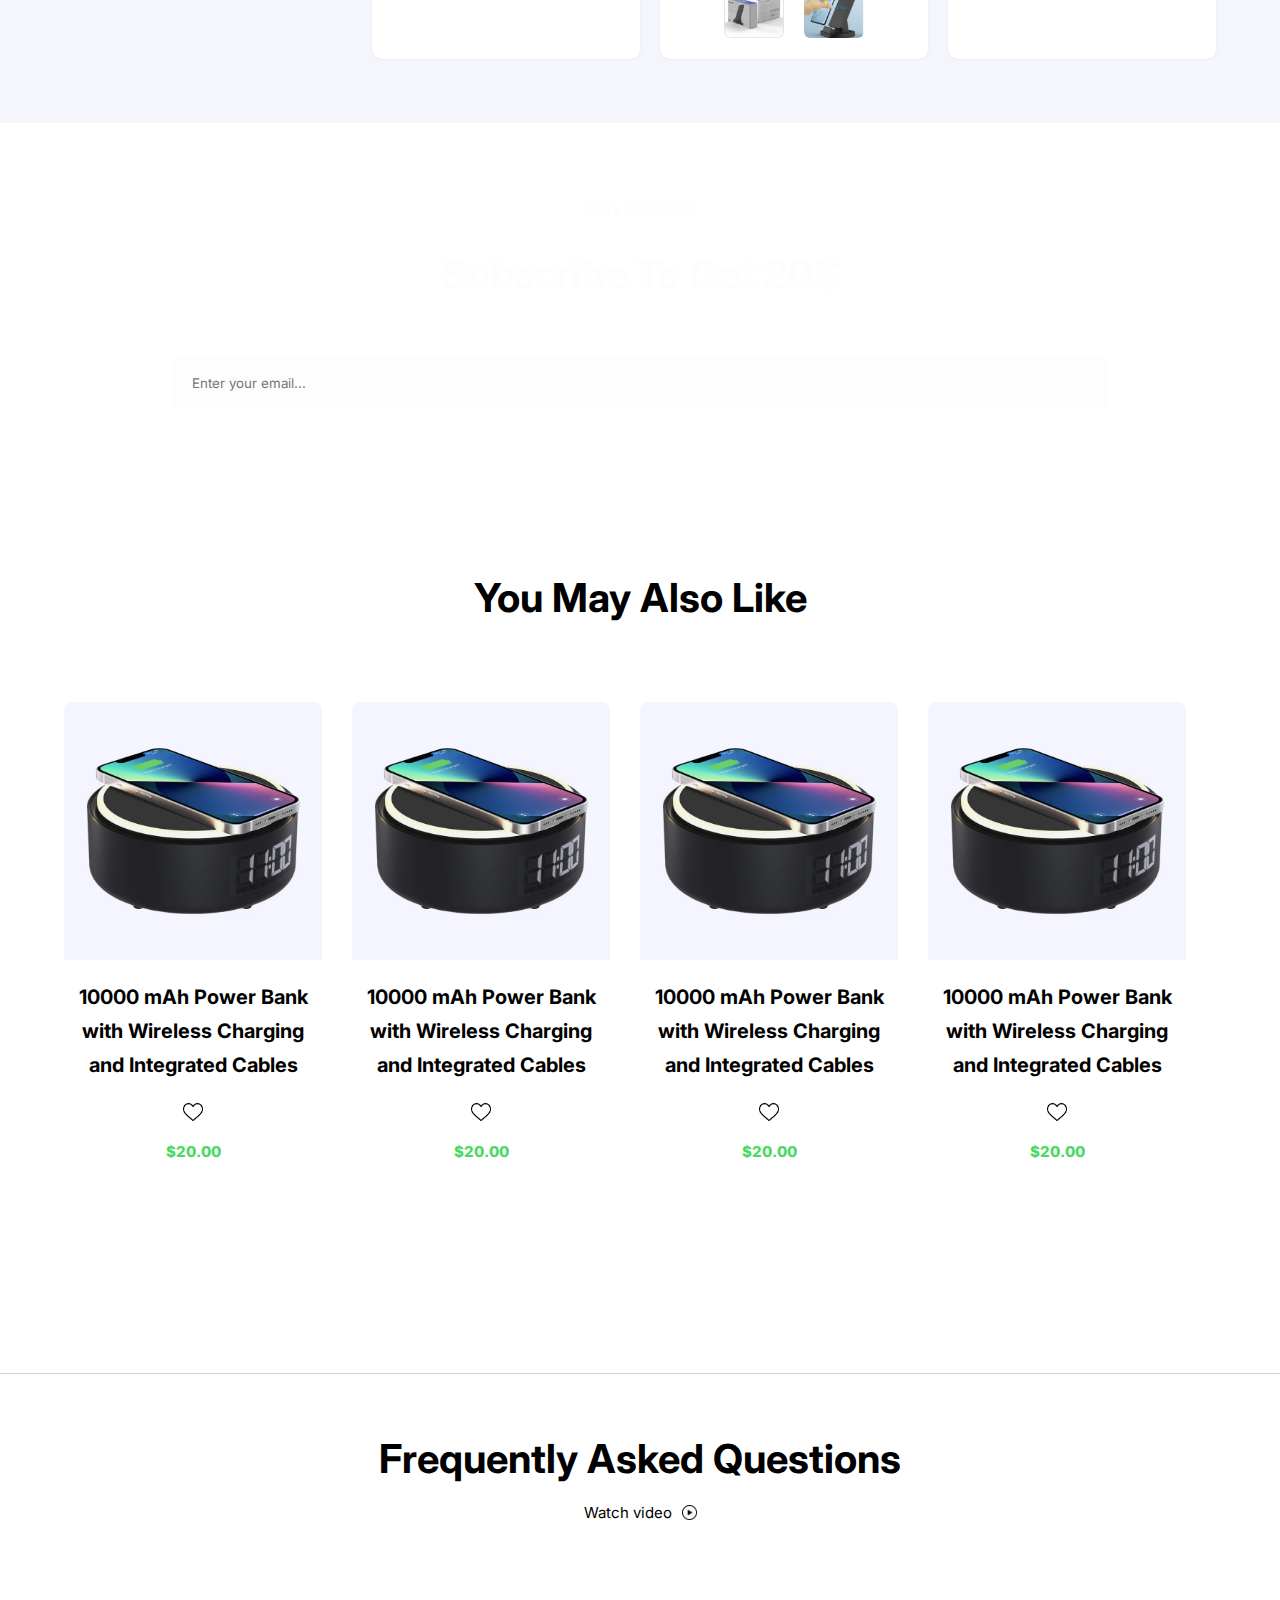
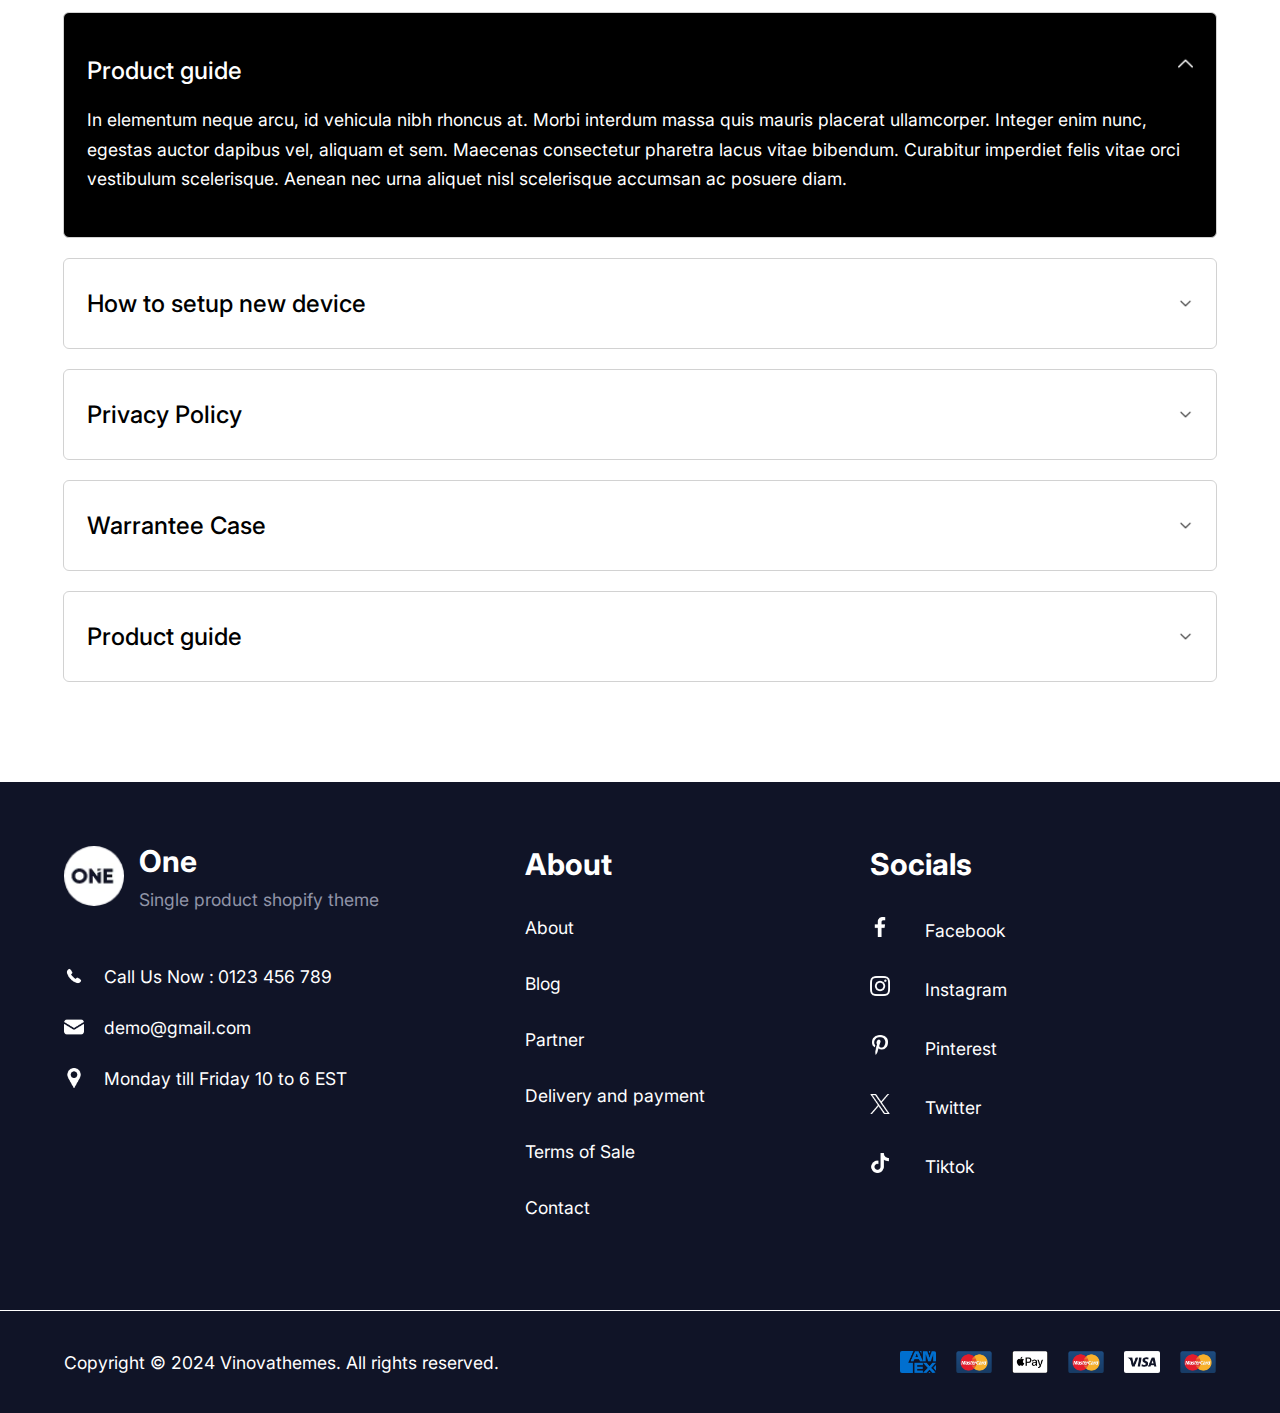
==== commit 9bda0908: "third commit" ====
--- a/index.html
+++ b/index.html
@@ -62,9 +62,9 @@
       </div>
 
       <div class="header__menus">
-        <a href="/">Home</a>
-        <a href="/collection.html">Collections</a>
-        <a href="/product.html">Products</a>
+        <a href="./">Home</a>
+        <a href="./collection.html">Collections</a>
+        <a href="./product.html">Products</a>
         <a href="/about.html">About Us</a>
         <a href="/blog.html">Blogs</a>
       </div>
--- a/css/landing.css
+++ b/css/landing.css
@@ -86,7 +86,7 @@
 .policy-item {
   margin-top: 40px;
 
-  background-image: url(/images/policy-img.png);
+  background: url(../images/policy-img.png);
   background-size: cover;
   background-repeat: no-repeat;
   background-position: center;
@@ -103,7 +103,7 @@
   width: 100%;
   display: flex;
   justify-content: center;
-  color: #fff;
+  color: red;
   font-size: 20px;
 }
 
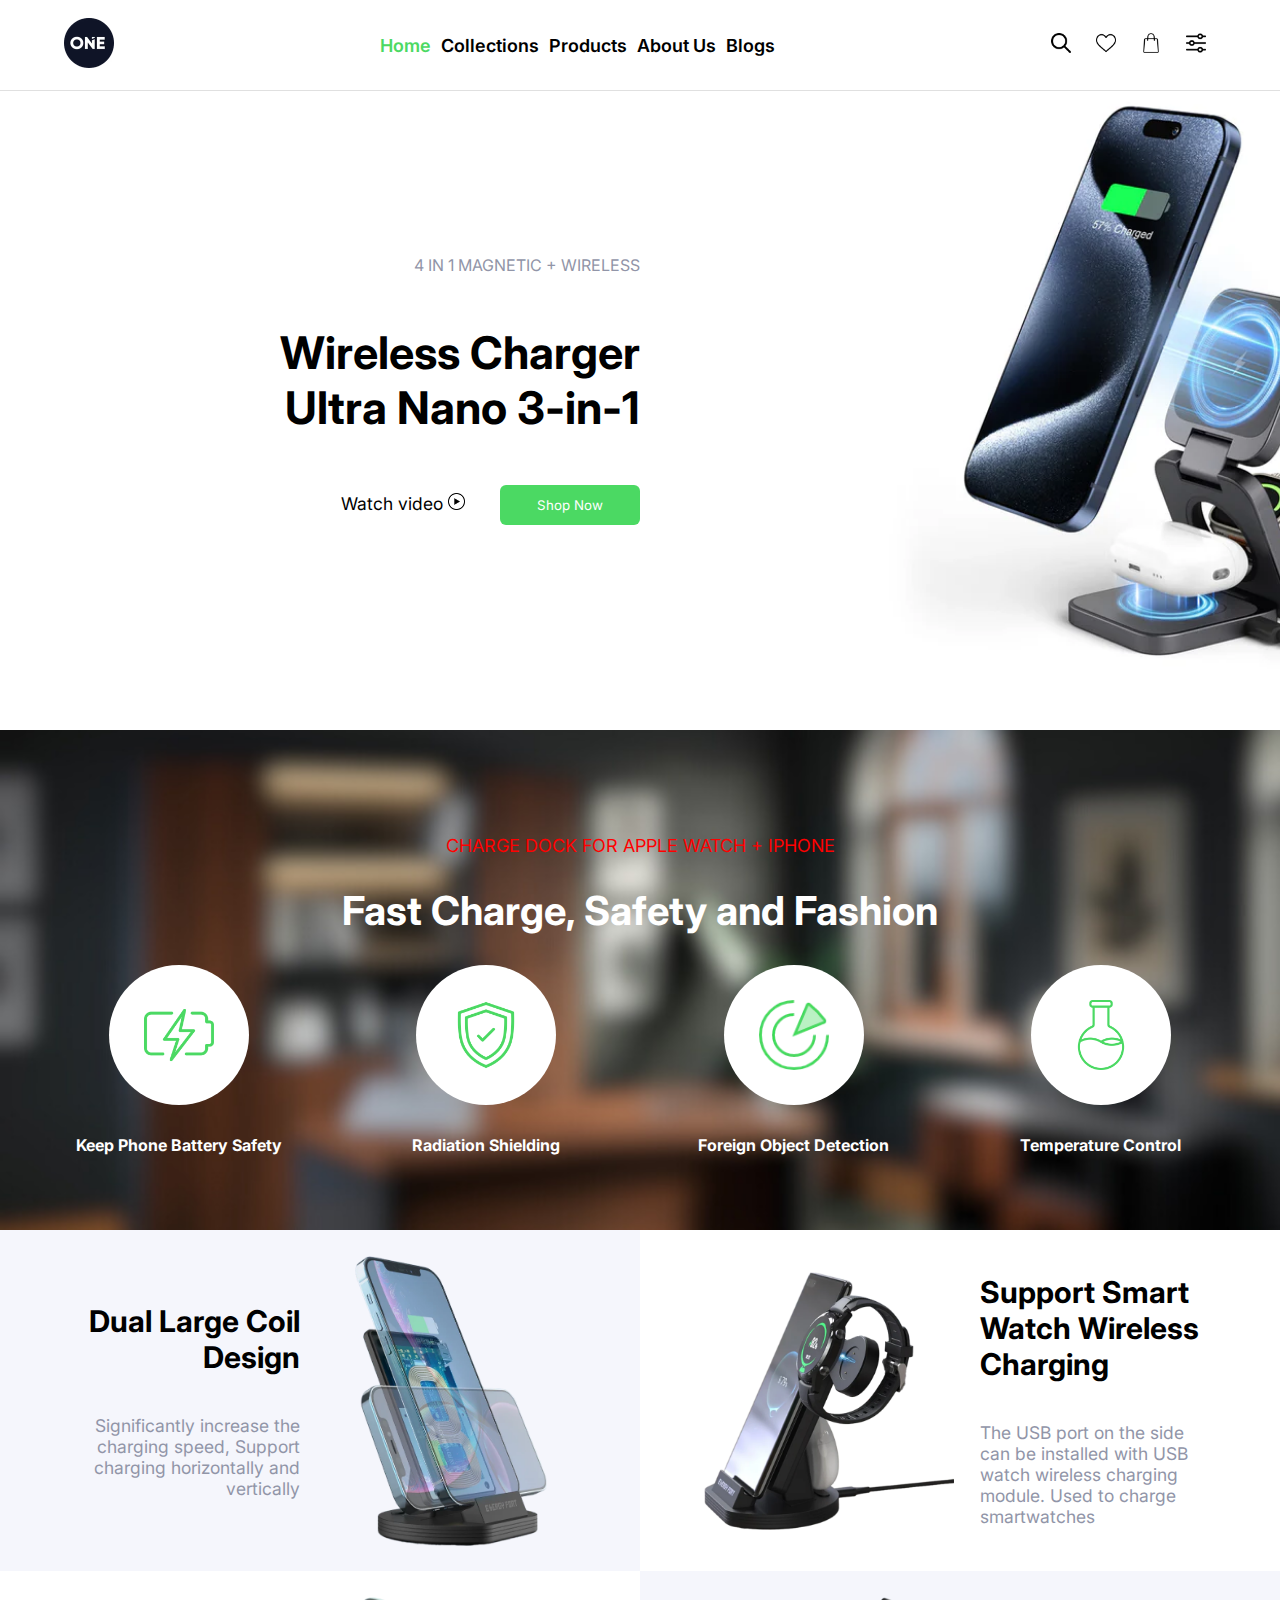
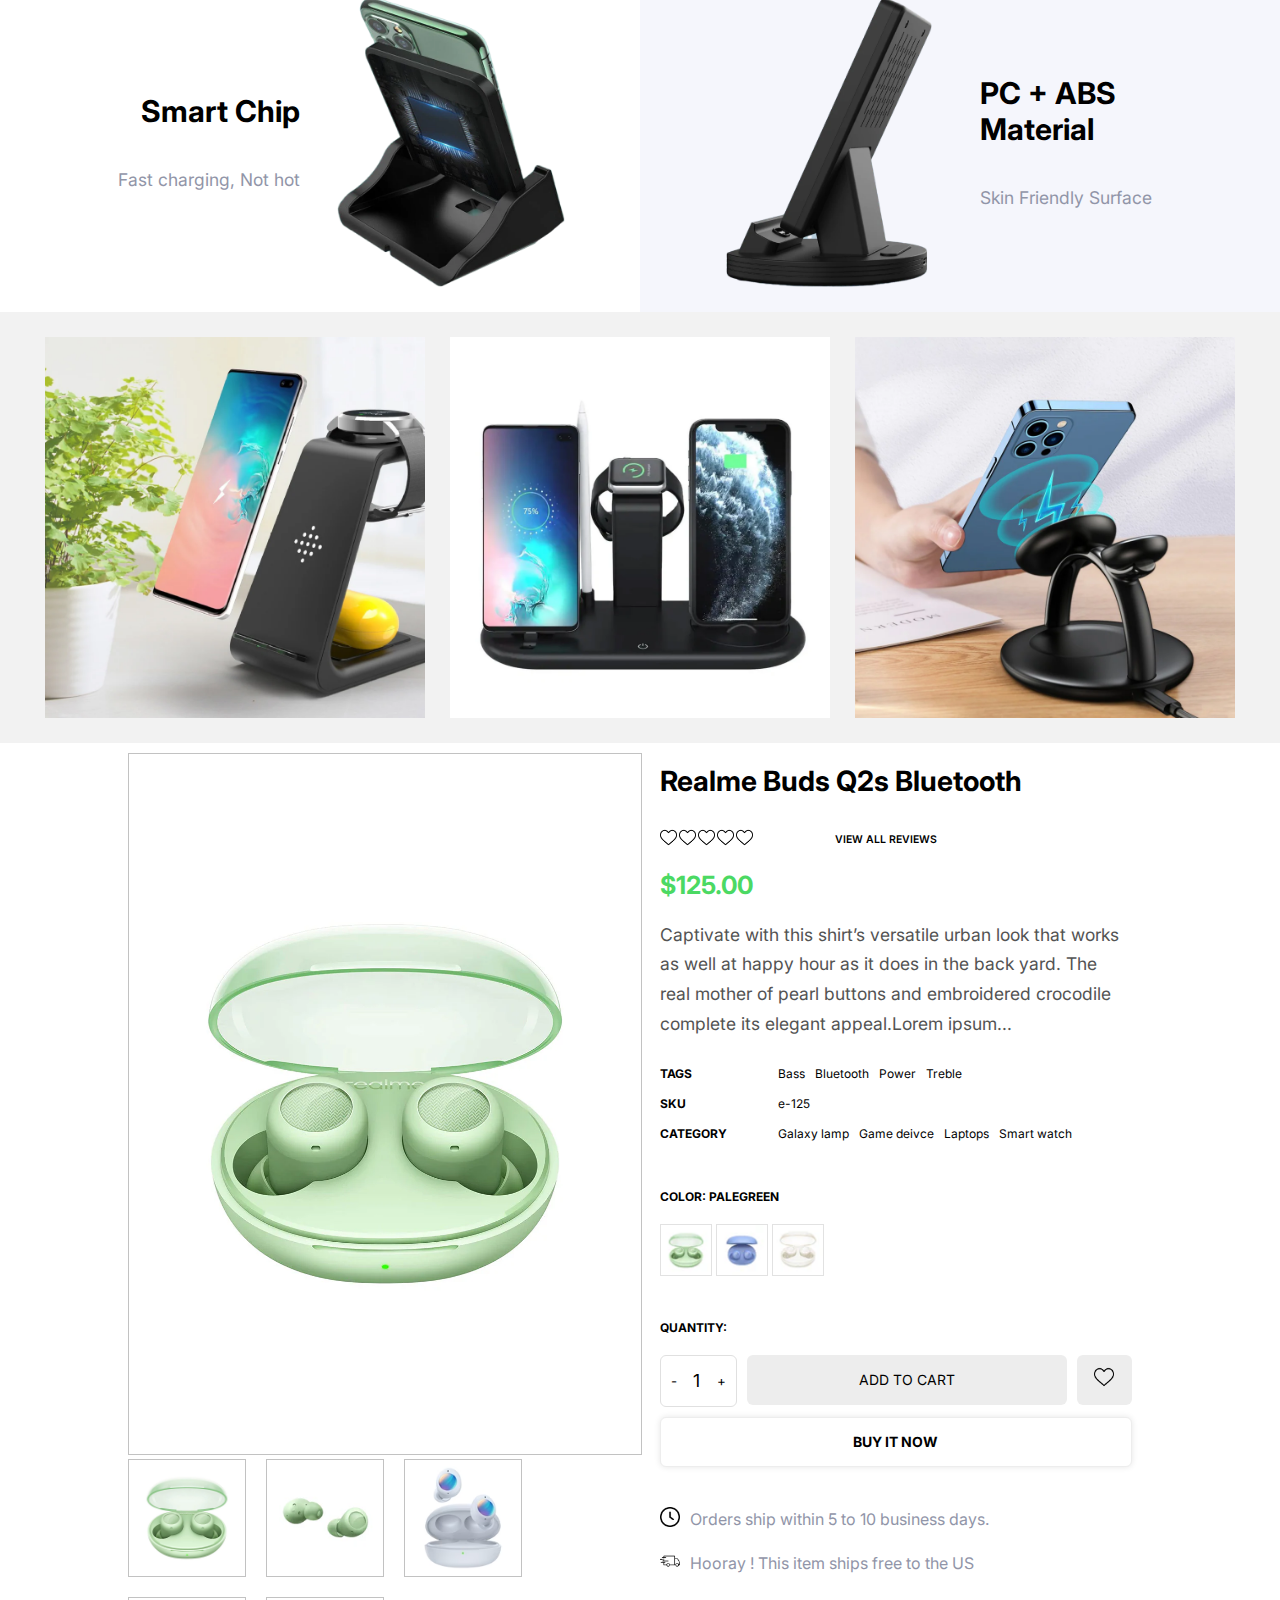
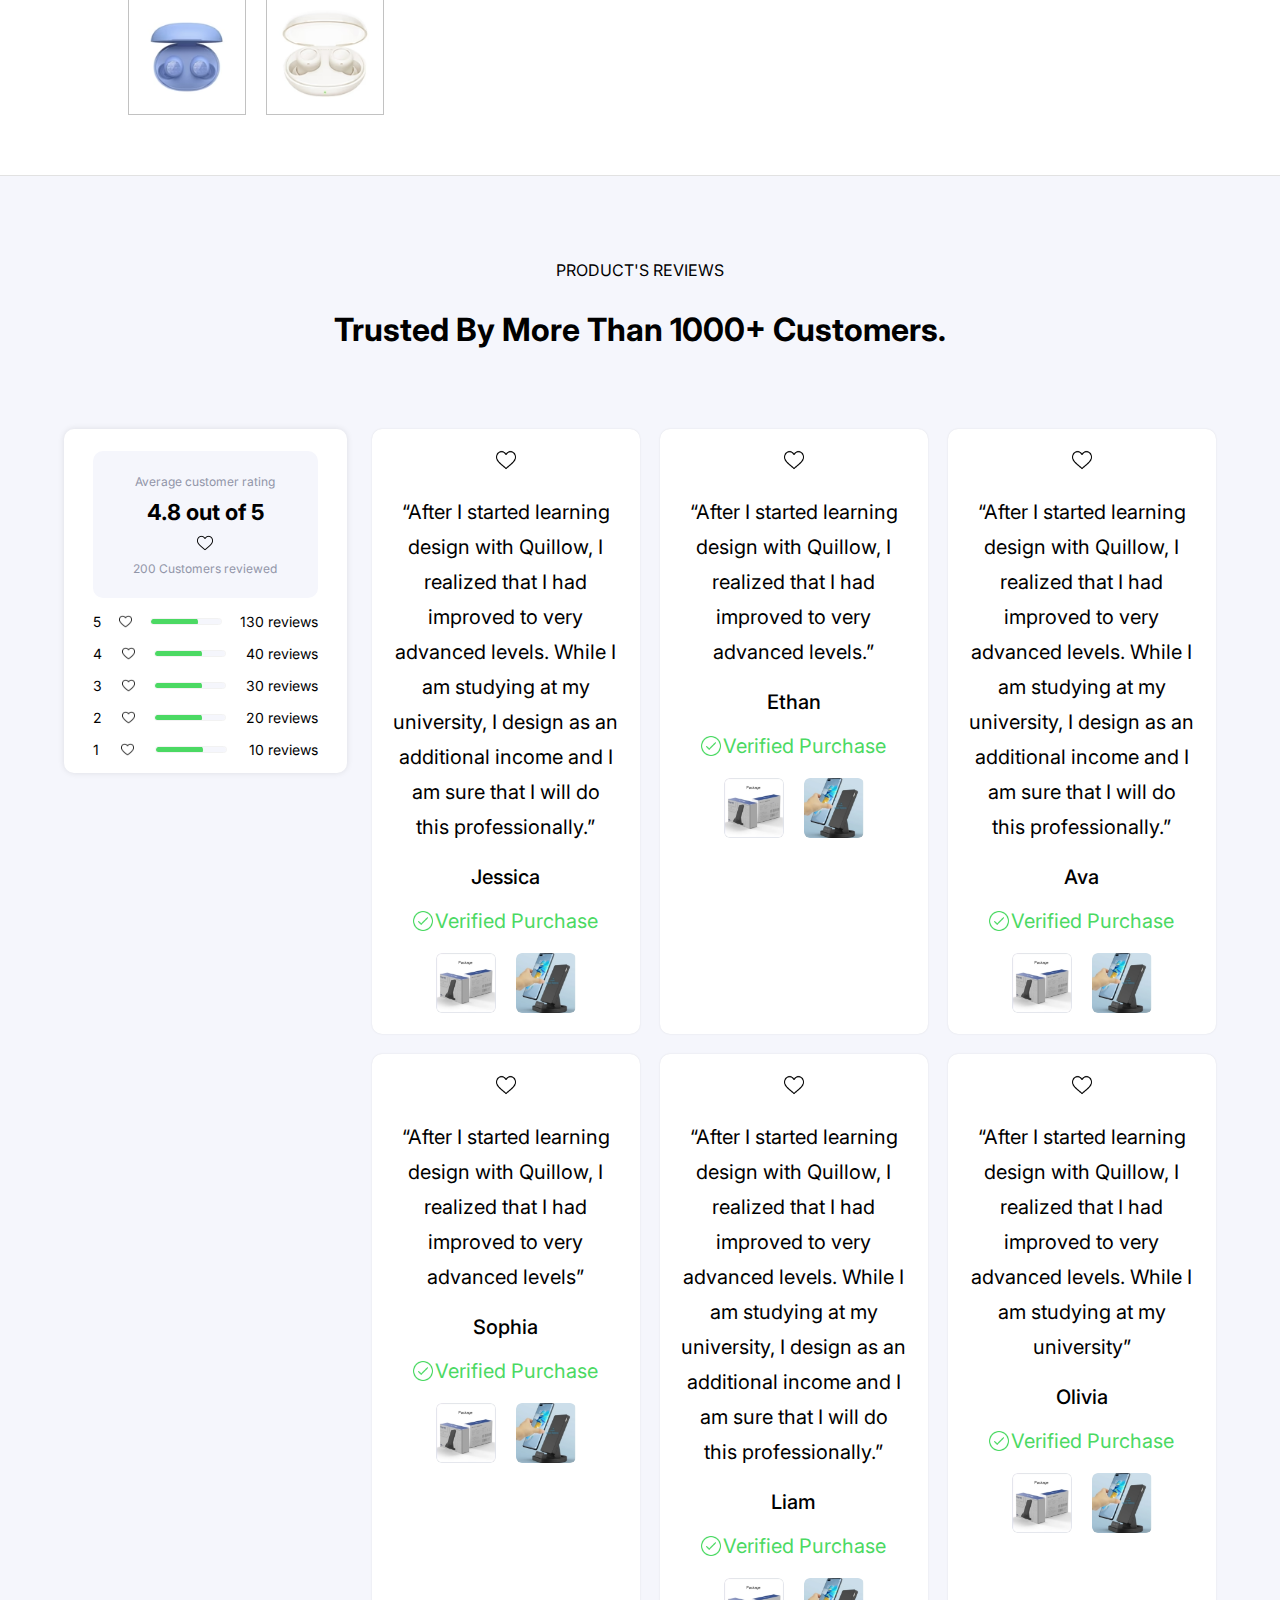
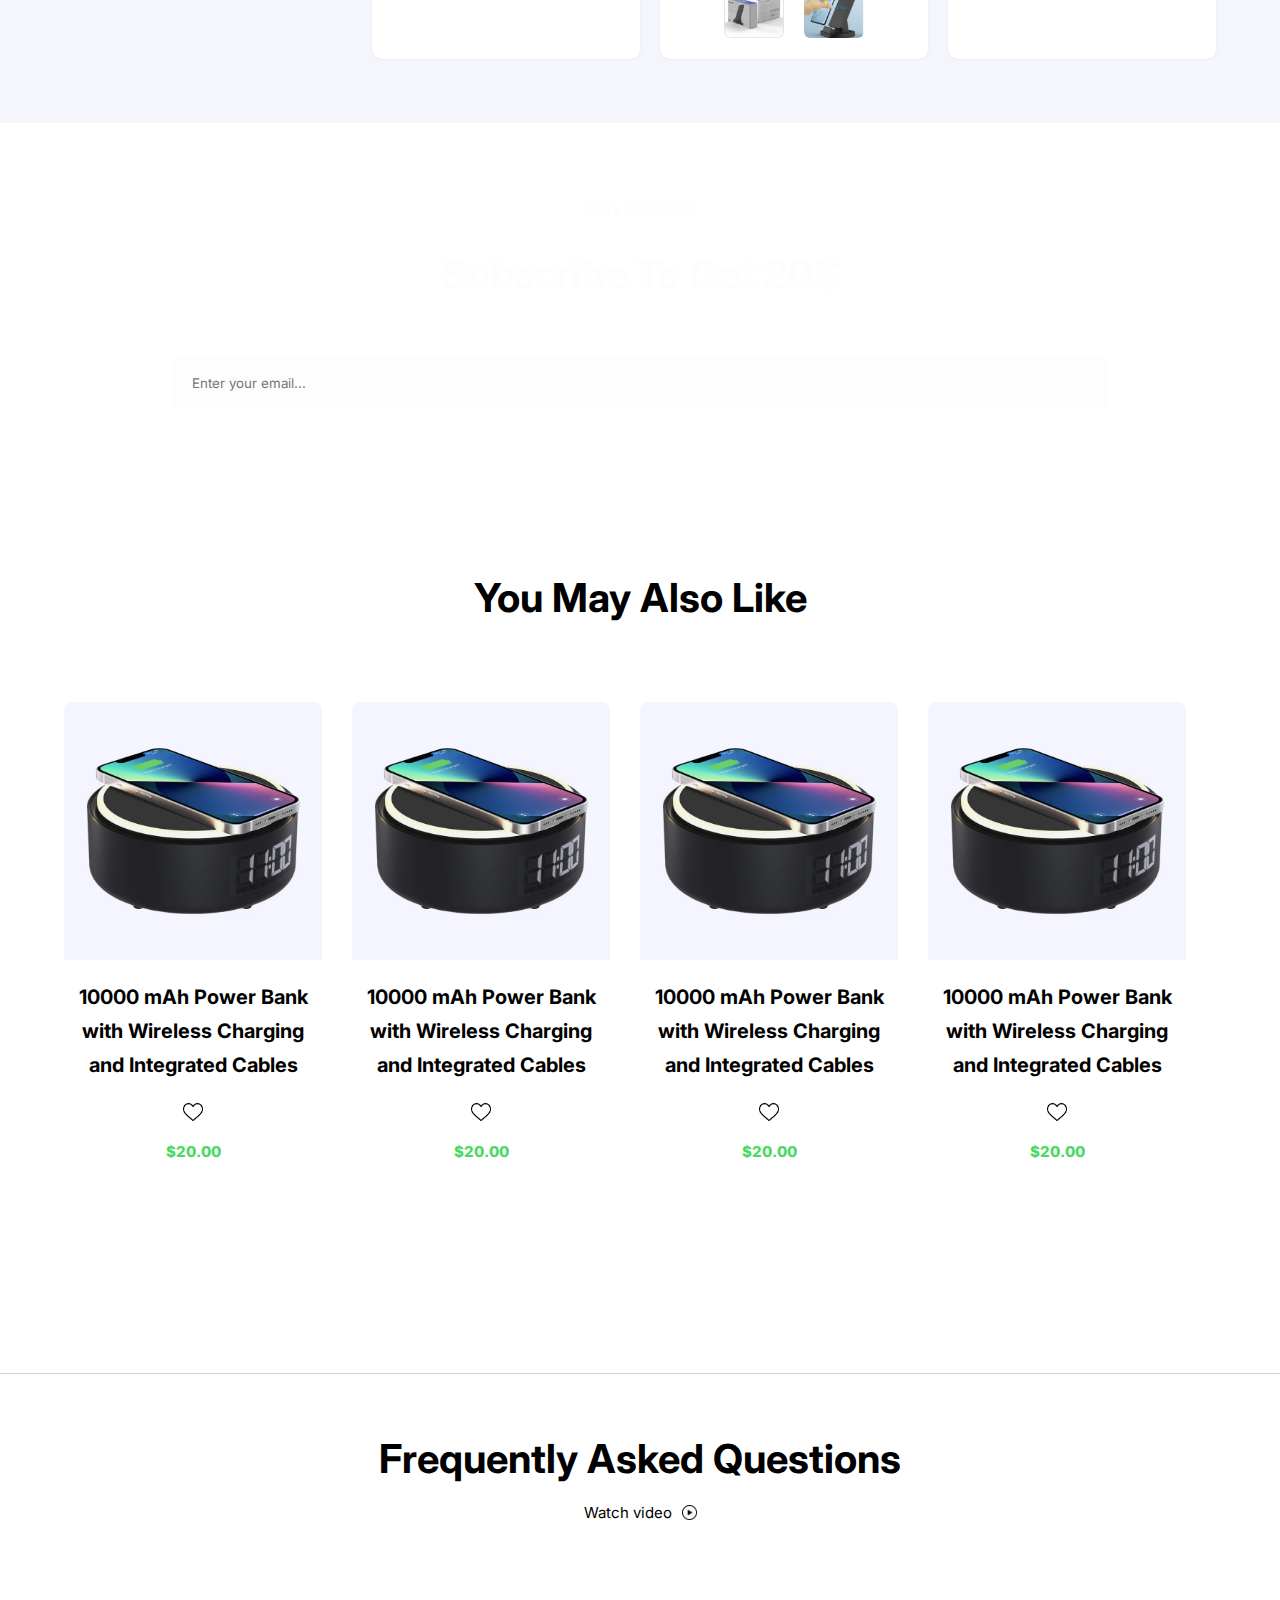
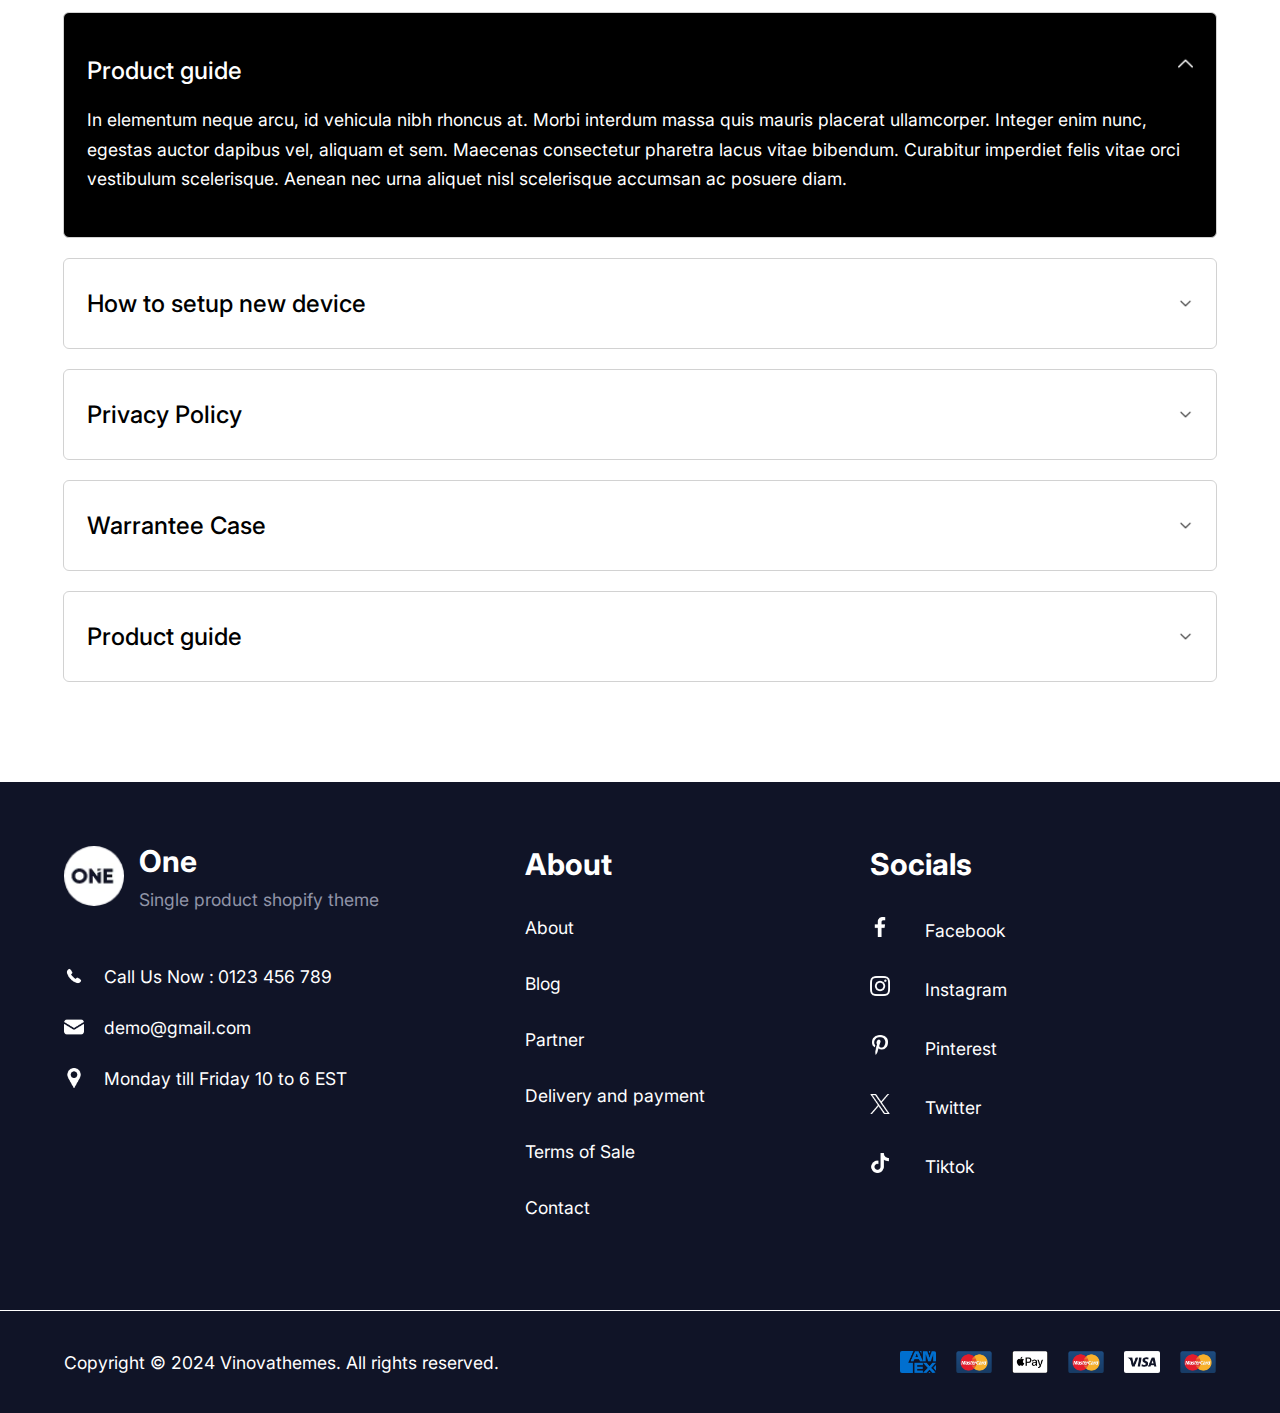
==== commit 85ef795e: "links updated commit" ====
--- a/index.html
+++ b/index.html
@@ -62,11 +62,11 @@
       </div>
 
       <div class="header__menus">
-        <a href="./">Home</a>
+        <a class="selected-item" href="./index.html">Home</a>
         <a href="./collection.html">Collections</a>
         <a href="./product.html">Products</a>
-        <a href="/about.html">About Us</a>
-        <a href="/blog.html">Blogs</a>
+        <a href="./about.html">About Us</a>
+        <a href="./blog.html">Blogs</a>
       </div>
 
       <div class="header__icons">
@@ -807,12 +807,12 @@
         <h4>About</h4>
 
         <div class="footer-about__a">
-          <a href="#">About</a>
-          <a href="#">Blog</a>
+          <a href="./about.html">About</a>
+          <a href="./blog.html">Blog</a>
           <a href="#">Partner</a>
           <a href="#">Delivery and payment</a>
           <a href="#">Terms of Sale</a>
-          <a href="#">Contact</a>
+          <a href="./about.html">Contact</a>
         </div>
       </div>
 
@@ -822,24 +822,24 @@
         <h4>Socials</h4>
 
         <div class="footer-social__a">
-          <a href="#">
+          <a href="https://www.facebook.com/">
             <span><img src="./images/icons/facebook.png" alt="fb" /></span>
             Facebook</a
           >
-          <a href="#">
+          <a href="https://www.instagram.com/">
             <span><img src="./images/icons/instagram.png" alt="fb" /></span>
 
             Instagram</a
           >
-          <a href="#">
+          <a href="https://www.pinterest.com/">
             <span><img src="./images/icons/pinterest.png" alt="fb" /></span>
             Pinterest</a
           >
-          <a href="#">
+          <a href="https://x.com/">
             <span><img src="./images/icons/twitter.png" alt="fb" /></span>
             Twitter</a
           >
-          <a href="#">
+          <a href="https://www.tiktok.com/">
             <span><img src="./images/icons/tiktok.png" alt="fb" /></span>
             Tiktok</a
           >
--- a/css/common.css
+++ b/css/common.css
@@ -58,6 +58,10 @@
 
 .header__menus a:hover {
   color: #4bd963;
+}
+
+.selected-item {
+  color: #4bd963 !important;
 }
 
 .header__search,
